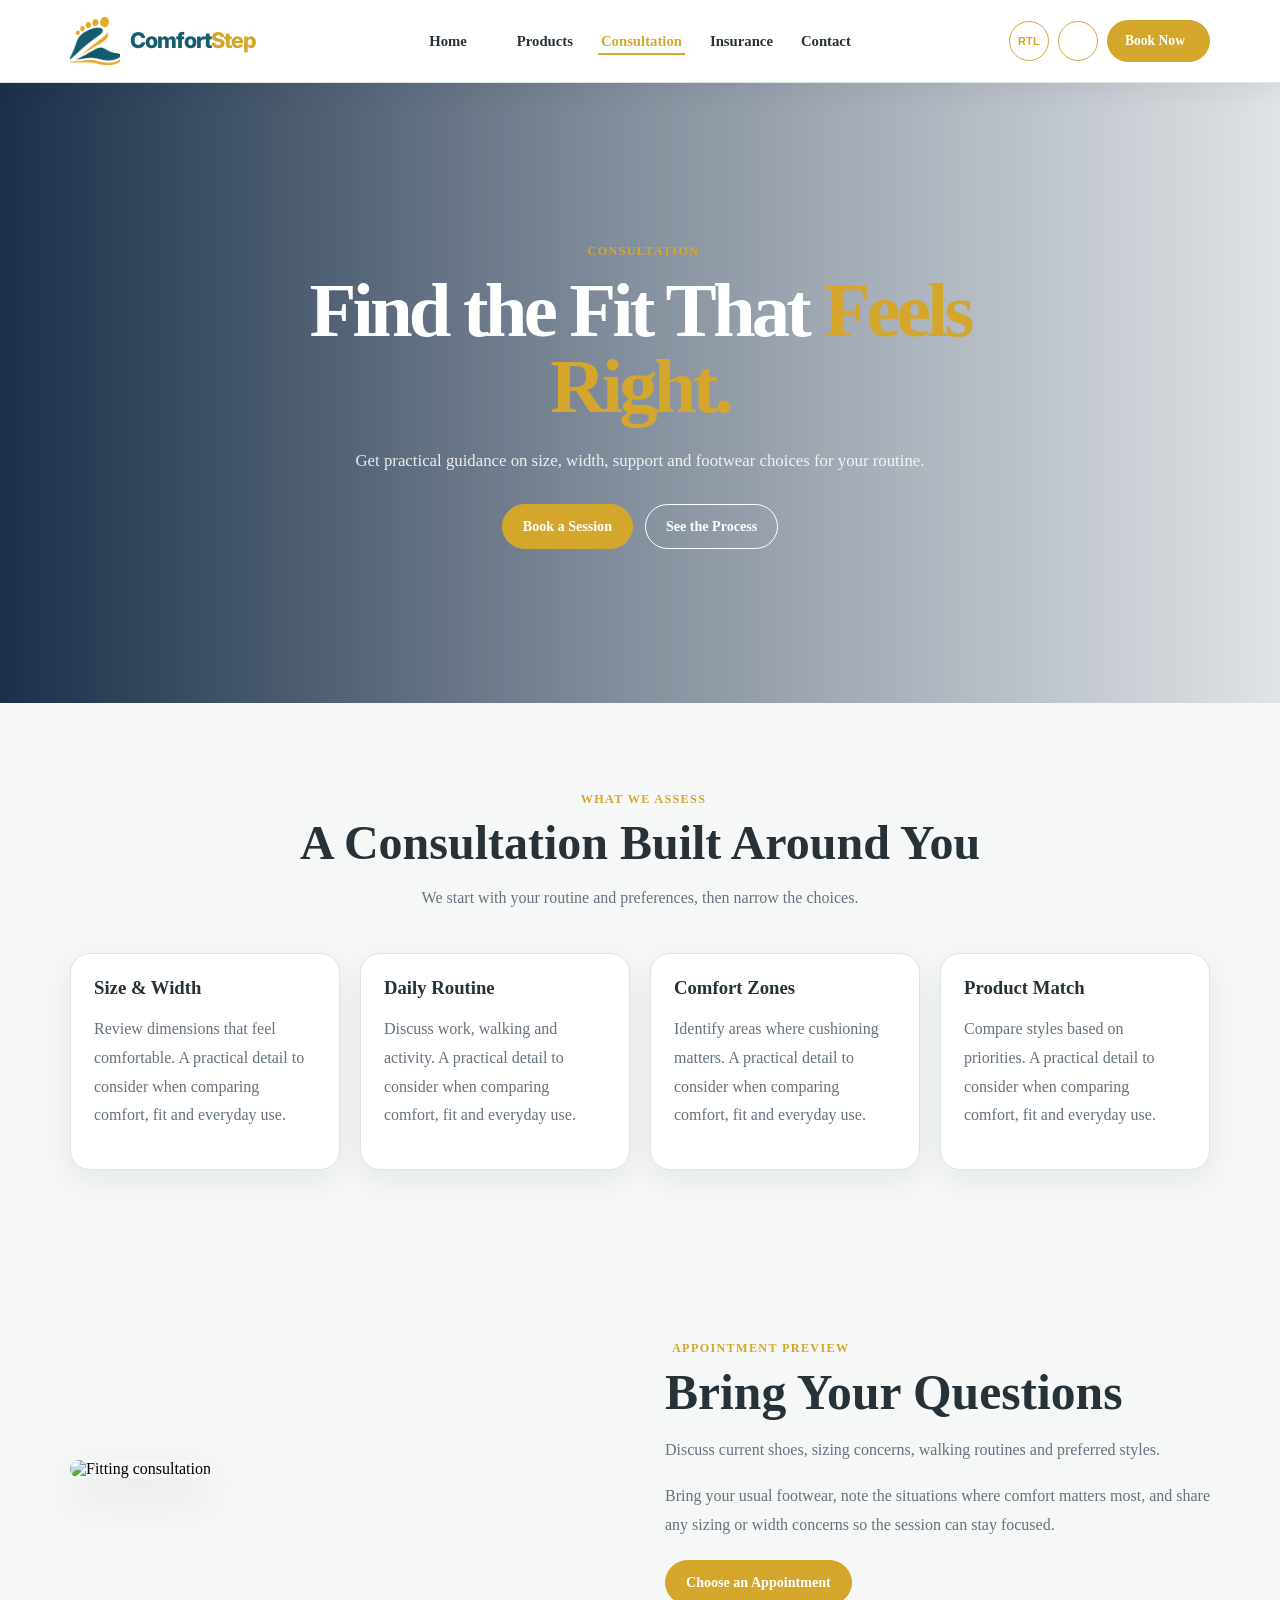
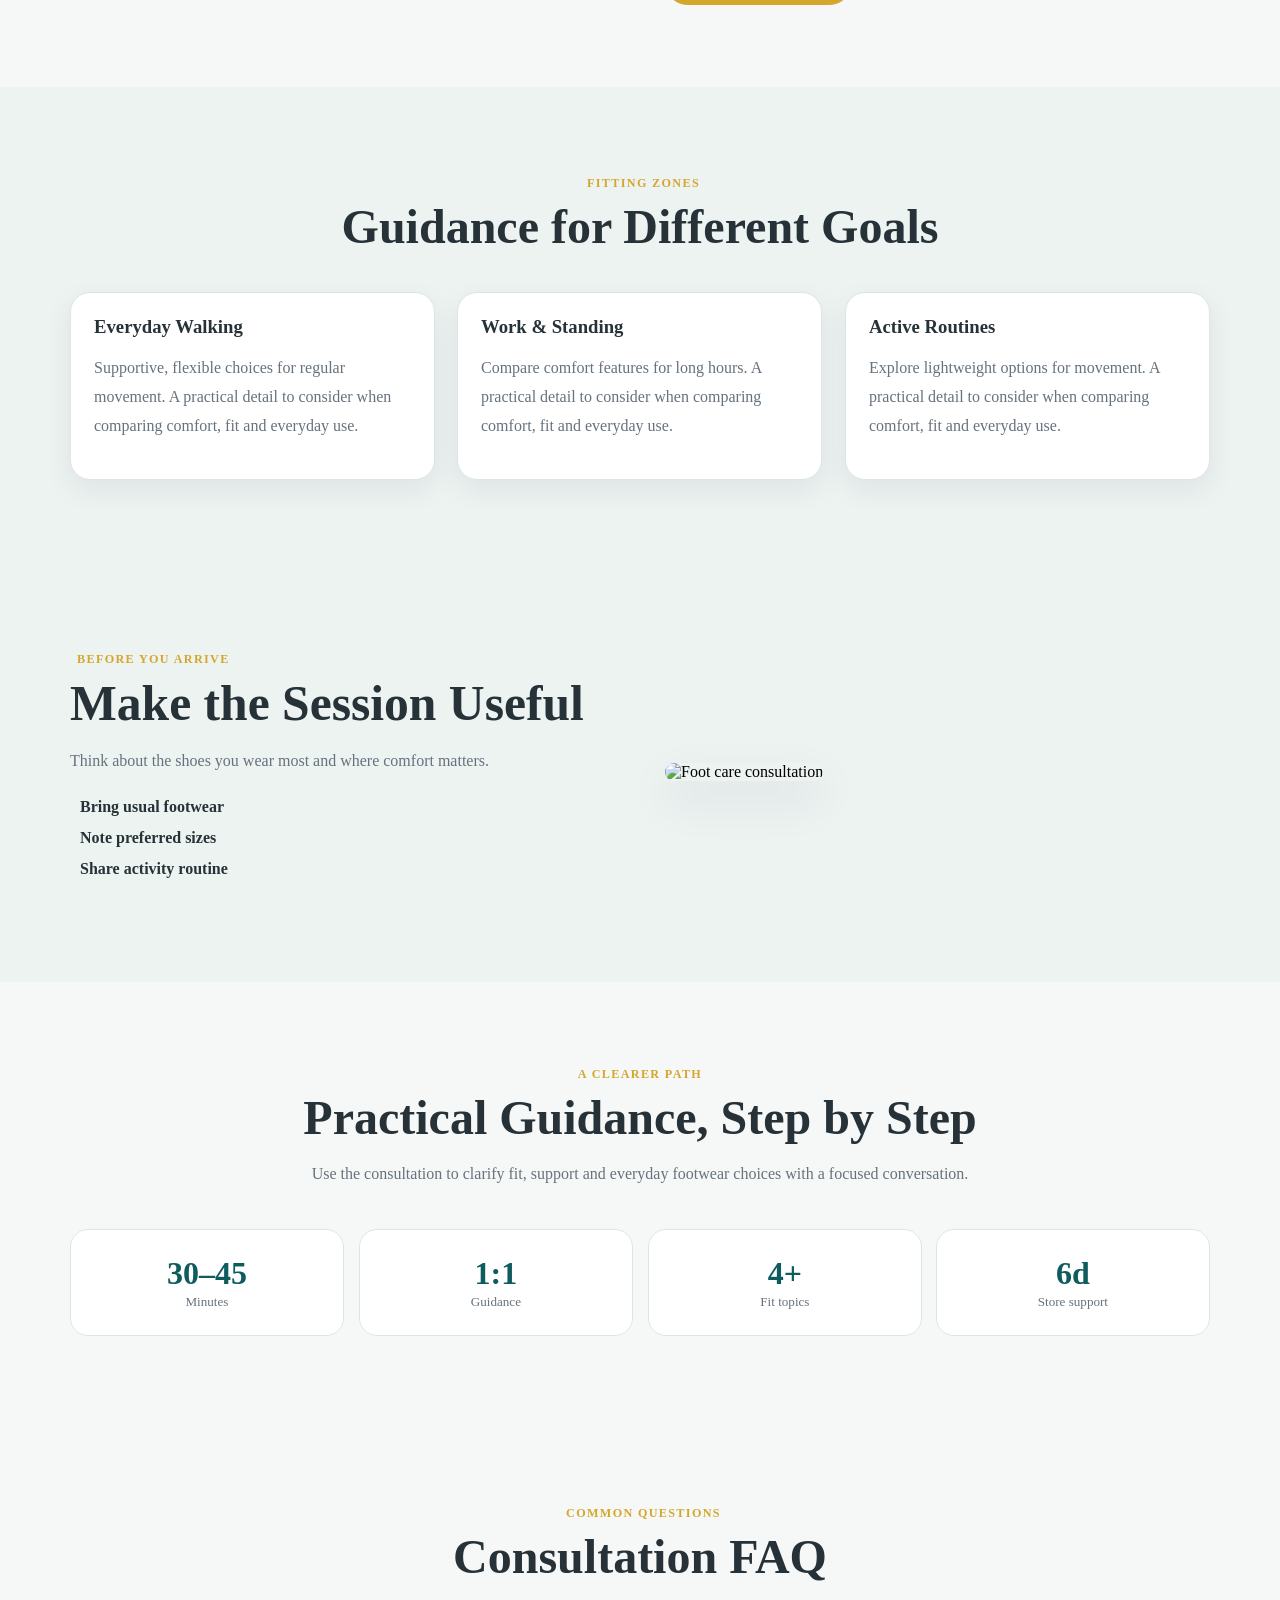
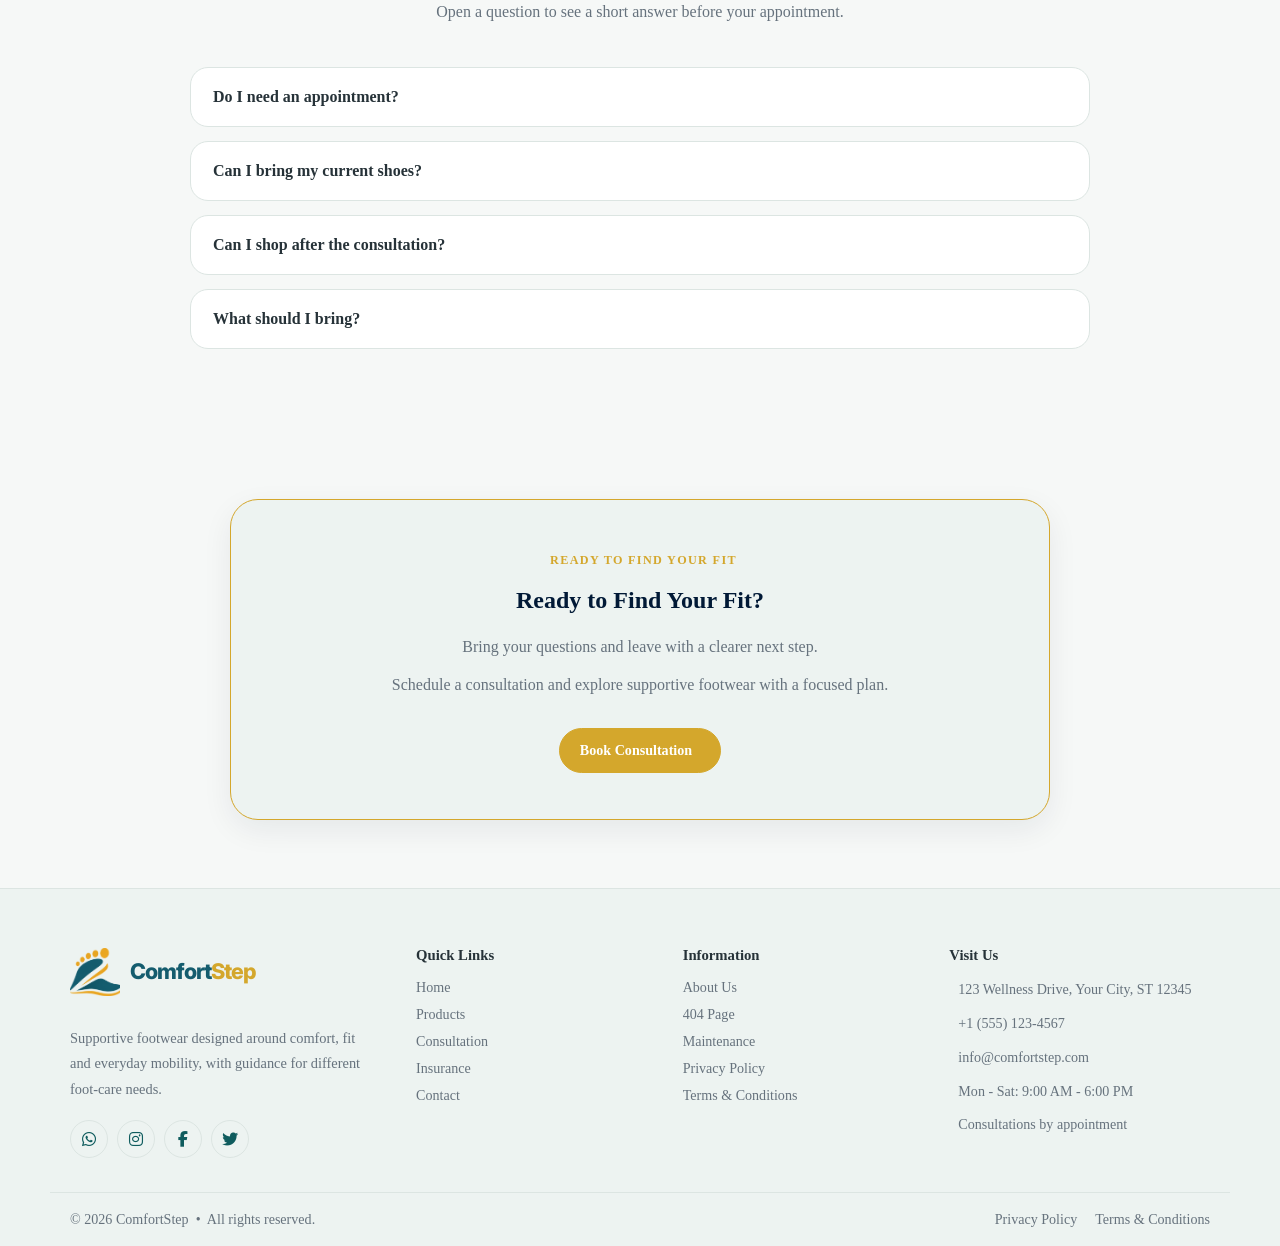
==== consultation.html @ 4747048a "first commit" ====
<!DOCTYPE html>

<html dir="ltr" lang="en">

<head>
    <meta charset="utf-8" />
    <meta content="width=device-width,initial-scale=1" name="viewport" />
    <title>Consultation | ComfortStep</title>
    <link href="favicon.png?v=6" rel="icon" type="image/png" />
    <link href="https://fonts.googleapis.com" rel="preconnect">
    <link crossorigin="" href="https://fonts.gstatic.com" rel="preconnect" />
    <link href="https://fonts.googleapis.com/css2?family=Inter:wght@400;500;600;700;800&amp;display=swap"
        rel="stylesheet" />
    <link href="https://cdnjs.cloudflare.com/ajax/libs/font-awesome/6.6.0/css/all.min.css" rel="stylesheet" />
    <link href="https://unpkg.com/aos@2.3.4/dist/aos.css" rel="stylesheet" />
    <link href="css/variables.css" rel="stylesheet" />
    <link href="css/header.css" rel="stylesheet" />
    <link href="css/footer.css" rel="stylesheet" />
    <link href="css/consultation.css" rel="stylesheet" />
    <script src="https://unpkg.com/lucide@latest"></script>
    </link>
</head>

<body>
    <header class="site-header">
        <div class="header-inner">
            <a aria-label="ComfortStep Home" class="brand" href="index.html"><img alt="ComfortStep logo"
                    class="comfortstep-new-logo" src="comfortstep-footwear-symbol.png" /><span class="brand-name"><span
                        class="brand-comfort">Comfort</span><span class="brand-step-text">Step</span></span></a>
            <nav aria-label="Main navigation" class="nav" id="mainNav">
                <div class="nav-item" id="homeNavItem">
                    <a class="nav-link home-toggle" href="index.html" id="homeToggle">Home <i class="chevron"
                            data-lucide="chevron-down"></i></a>
                    <div class="dropdown"><a href="index.html">Home 1</a><a href="home-2.html">Home 2</a></div>
                </div>
                <div class="nav-item"><a class="nav-link" href="products.html">Products</a></div>
                <div class="nav-item"><a class="nav-link" href="consultation.html">Consultation</a></div>
                <div class="nav-item"><a class="nav-link" href="insurance.html">Insurance</a></div>
                <div class="nav-item"><a class="nav-link" href="contact.html">Contact</a></div>
            </nav>
            <div class="header-actions">
                <button aria-label="Switch to RTL" class="icon-btn" id="rtlToggle" title="RTL"><span
                        class="direction-label">RTL</span></button>
                <button aria-label="Switch to dark mode" class="icon-btn" id="themeToggle" title="Dark mode"><i
                        data-lucide="moon-star"></i></button>
                <a class="header-cta" href="booking.html">Book Now <i data-lucide="arrow-up-right"></i></a>
                <button aria-label="Open menu" class="mobile-toggle" id="mobileToggle"><i
                        data-lucide="menu"></i></button>
            </div>
        </div>
    </header>
    <main>
        <section class="hero" data-aos="fade-up" data-aos-duration="850"
            style="background-image:url(https://i.pinimg.com/736x/e1/bc/3f/e1bc3f47f956da5db5fade831d119dd7.jpg)">
            <div class="hero-content reveal"><span class="eyebrow"><i data-lucide="ruler"></i> Consultation</span>
                <h1>Find the Fit That <span>Feels Right.</span></h1>
                <p>Get practical guidance on size, width, support and footwear choices for your routine.</p>
                <div class="hero-actions"><a class="btn" href="booking.html">Book a Session</a><a
                        class="btn btn-outline" href="#process">See the Process</a></div>
            </div>
        </section>
        <section class="section" data-aos="fade-right" data-aos-duration="850">
            <div class="site-container">
                <div class="section-head reveal"><span class="eyebrow"><i data-lucide="user-round-check"></i> What We
                        Assess</span>
                    <h2>A Consultation Built Around You</h2>
                    <p>We start with your routine and preferences, then narrow the choices.</p>
                </div>
                <div class="grid-4">
                    <article class="card card-body reveal"><i data-lucide="ruler"></i>
                        <h3>Size &amp; Width</h3>
                        <p>Review dimensions that feel comfortable. A practical detail to consider when comparing
                            comfort, fit and everyday use.</p>
                    </article>
                    <article class="card card-body reveal"><i data-lucide="briefcase-business"></i>
                        <h3>Daily Routine</h3>
                        <p>Discuss work, walking and activity. A practical detail to consider when comparing comfort,
                            fit and everyday use.</p>
                    </article>
                    <article class="card card-body reveal"><i data-lucide="circle-dot"></i>
                        <h3>Comfort Zones</h3>
                        <p>Identify areas where cushioning matters. A practical detail to consider when comparing
                            comfort, fit and everyday use.</p>
                    </article>
                    <article class="card card-body reveal"><i data-lucide="shopping-bag"></i>
                        <h3>Product Match</h3>
                        <p>Compare styles based on priorities. A practical detail to consider when comparing comfort,
                            fit and everyday use.</p>
                    </article>
                </div>
            </div>
        </section>
        <section class="section" data-aos="zoom-in" data-aos-duration="850">
            <div class="site-container image-split">
                <div><img alt="Fitting consultation"
                        src="https://i.pinimg.com/1200x/ae/9c/9f/ae9c9f597e982ea387fe2bdcaedb7da1.jpg" />
                </div>
                <div class="copy reveal"><span class="eyebrow"><i data-lucide="calendar-check-2"></i> Appointment
                        Preview</span>
                    <h2>Bring Your Questions</h2>
                    <p>Discuss current shoes, sizing concerns, walking routines and preferred styles.</p>
                    <p class="appointment-extra">Bring your usual footwear, note the situations where comfort matters
                        most, and share any sizing or width concerns so the session can stay focused.</p><a class="btn"
                        href="booking.html">Choose an Appointment</a>
                </div>
            </div>
        </section>
        <section class="section alt" data-aos="fade-up" data-aos-duration="850">
            <div class="site-container">
                <div class="section-head reveal"><span class="eyebrow"><i data-lucide="map-pinned"></i> Fitting
                        Zones</span>
                    <h2>Guidance for Different Goals</h2>
                </div>
                <div class="grid-3">
                    <article class="card card-body reveal"><i data-lucide="footprints"></i>
                        <h3>Everyday Walking</h3>
                        <p>Supportive, flexible choices for regular movement. A practical detail to consider when
                            comparing comfort, fit and everyday use.</p>
                    </article>
                    <article class="card card-body reveal"><i data-lucide="briefcase-business"></i>
                        <h3>Work &amp; Standing</h3>
                        <p>Compare comfort features for long hours. A practical detail to consider when comparing
                            comfort, fit and everyday use.</p>
                    </article>
                    <article class="card card-body reveal"><i data-lucide="activity"></i>
                        <h3>Active Routines</h3>
                        <p>Explore lightweight options for movement. A practical detail to consider when comparing
                            comfort, fit and everyday use.</p>
                    </article>
                </div>
            </div>
        </section>
        <section class="section alt" data-aos="fade-left" data-aos-duration="850">
            <div class="site-container image-split">
                <div class="copy reveal"><span class="eyebrow"><i data-lucide="notebook-pen"></i> Before You
                        Arrive</span>
                    <h2>Make the Session Useful</h2>
                    <p>Think about the shoes you wear most and where comfort matters.</p>
                    <div class="check-list">
                        <div><i data-lucide="check"></i> Bring usual footwear</div>
                        <div><i data-lucide="check"></i> Note preferred sizes</div>
                        <div><i data-lucide="check"></i> Share activity routine</div>
                    </div>
                </div>
                <div><img alt="Foot care consultation"
                        src="https://i.pinimg.com/1200x/c5/09/88/c50988fdde6e101bf4e582fea9be351e.jpg" />
                </div>
            </div>
        </section>
        <section class="section" data-aos="zoom-in" data-aos-duration="850">
            <div class="site-container">
                <div class="section-head reveal"><span class="eyebrow">A Clearer Path</span>
                    <h2>Practical Guidance, Step by Step</h2>
                    <p>Use the consultation to clarify fit, support and everyday footwear choices with a focused
                        conversation.</p>
                </div>
                <div class="stats">
                    <div class="stat reveal"><strong>30–45</strong><span>Minutes</span></div>
                    <div class="stat reveal"><strong>1:1</strong><span>Guidance</span></div>
                    <div class="stat reveal"><strong>4+</strong><span>Fit topics</span></div>
                    <div class="stat reveal"><strong>6d</strong><span>Store support</span></div>
                </div>
            </div>
        </section>
        <section class="section" data-aos="fade-right" data-aos-duration="850">
            <div class="site-container">
                <div class="section-head reveal"><span class="eyebrow"><i data-lucide="help-circle"></i> Common
                        Questions</span>
                    <h2>Consultation FAQ</h2>
                    <p>Open a question to see a short answer before your appointment.</p>
                </div>
                <div class="faq-list">
                    <article class="faq-item reveal"><button aria-expanded="false" class="faq-question"
                            type="button"><span>Do I need an appointment?</span><i data-lucide="plus"></i></button>
                        <div class="faq-answer">
                            <p>Appointments are recommended so we can set aside dedicated fitting time for you.</p>
                        </div>
                    </article>
                    <article class="faq-item reveal"><button aria-expanded="false" class="faq-question"
                            type="button"><span>Can I bring my current shoes?</span><i data-lucide="plus"></i></button>
                        <div class="faq-answer">
                            <p>Yes. Bringing your current footwear can help explain what feels comfortable or
                                uncomfortable.</p>
                        </div>
                    </article>
                    <article class="faq-item reveal"><button aria-expanded="false" class="faq-question"
                            type="button"><span>Can I shop after the consultation?</span><i
                                data-lucide="plus"></i></button>
                        <div class="faq-answer">
                            <p>Yes. The session can help narrow suitable products before you make a purchase.</p>
                        </div>
                    </article>
                    <article class="faq-item reveal"><button aria-expanded="false" class="faq-question"
                            type="button"><span>What should I bring?</span><i data-lucide="plus"></i></button>
                        <div class="faq-answer">
                            <p>Bring your usual footwear, preferred size information and any questions about daily use.
                            </p>
                        </div>
                    </article>
                </div>
            </div>
        </section>
        <section class="section cta-section cta-style-b" data-aos="fade-up" data-aos-duration="850">
            <div class="site-container">
                <div class="cta-inner reveal"><span class="eyebrow"><i data-lucide="calendar-days"></i> Ready to Find
                        Your Fit</span>
                    <h2>Ready to Find Your Fit?</h2>
                    <p class="cta-tagline">Bring your questions and leave with a clearer next step.</p>
                    <p>Schedule a consultation and explore supportive footwear with a focused plan.</p><a class="btn"
                        href="booking.html">Book Consultation <i data-lucide="arrow-up-right"></i></a>
                </div>
            </div>
        </section>
    </main>
    <footer class="site-footer">
        <div class="footer-main">
            <div class="footer-brand">
                <a aria-label="ComfortStep Home" class="brand" href="index.html"><img class="footer-logo-symbol" src="comfortstep-footwear-symbol.png" alt="ComfortStep logo"><span
                        class="brand-name"><span class="brand-comfort">Comfort</span><span
                            class="brand-step-text">Step</span></span></a>
                <p>Supportive footwear designed around comfort, fit and everyday mobility, with guidance for different
                    foot-care needs.</p>
                <div aria-label="Social media" class="socials">
                    <a aria-label="WhatsApp" href="#"><i class="fa-brands fa-whatsapp"></i></a>
                    <a aria-label="Instagram" href="#"><i class="fa-brands fa-instagram"></i></a>
                    <a aria-label="Facebook" href="#"><i class="fa-brands fa-facebook-f"></i></a>
                    <a aria-label="Twitter" href="#"><i class="fa-brands fa-twitter"></i></a>
                </div>
            </div>
            <div>
                <h3 class="footer-title">Quick Links</h3>
                <div class="footer-links"><a href="index.html">Home</a><a href="products.html">Products</a><a
                        href="consultation.html">Consultation</a><a href="insurance.html">Insurance</a><a
                        href="contact.html">Contact</a></div>
            </div>
            <div>
                <h3 class="footer-title">Information</h3>
                <div class="footer-links"><a href="index.html#about">About Us</a><a href="404.html">404 Page</a><a
                        href="maintenance.html">Maintenance</a><a href="privacy-policy.html">Privacy Policy</a><a
                        href="terms-conditions.html">Terms &amp; Conditions</a></div>
            </div>
            <div>
                <h3 class="footer-title">Visit Us</h3>
                <div class="visit-list">
                    <div class="visit-item"><i data-lucide="map-pin"></i><span>123 Wellness Drive, Your City, ST
                            12345</span></div>
                    <div class="visit-item"><i data-lucide="phone"></i><span>+1 (555) 123-4567</span></div>
                    <div class="visit-item"><i data-lucide="mail"></i><span>info@comfortstep.com</span></div>
                    <div class="visit-item"><i data-lucide="clock-3"></i><span>Mon - Sat: 9:00 AM - 6:00 PM</span></div>
                    <div class="visit-item"><i data-lucide="calendar-check-2"></i><span>Consultations by
                            appointment</span></div>
                </div>
            </div>
        </div>
        <div class="footer-bottom"><span>© 2026 ComfortStep  •  All rights reserved.</span><span class="footer-legal"><a
                    href="privacy-policy.html">Privacy Policy</a><a href="terms-conditions.html">Terms &amp;
                    Conditions</a></span></div>
    </footer>
    <script src="https://unpkg.com/aos@2.3.4/dist/aos.js"></script>
    <script src="js/main.js"></script>
</body>

</html>
---- css/variables.css ----
:root {
  --brand-teal: #0f5c5e;
  --brand-gold: #d4a72c;
  --brand-blue: #011936;
  --brand-blue-soft: #465362;
  --white: #ffffff;
  --text: #263238;
  --muted: #66727d;
  --bg: #f6f8f7;
  --surface: #ffffff;
  --surface-alt: #edf3f1;
  --border: #dce5e2;
  --shadow: 0 18px 45px rgba(1,25,54,.10);
  --shadow-soft: 0 10px 30px rgba(1,25,54,.07);
  --hero-overlay: linear-gradient(90deg,rgba(1,25,54,.90),rgba(1,25,54,.48),rgba(1,25,54,.12));
  --focus-ring: 0 0 0 4px rgba(212,167,44,.15);
  --radius: 20px;
  --radius-sm: 12px;
  --max: 1180px;
  --transition: 280ms ease;
  --dark-bg: #101417;
  --dark-surface: #171d21;
  --dark-surface-2: #1d252a;
  --dark-border: #303b42;
  --dark-text: #f4f7f6;
  --dark-muted: #c0c9cd;
}

html.dark {
  color-scheme: dark;
}

/* Global full-width reset */
*,
*::before,
*::after {
  box-sizing: border-box;
}

html,
body {
  margin: 0;
  padding: 0;
  width: 100%;
  min-width: 100%;
}

body {
  overflow-x: hidden;
}

img,
picture,
video,
canvas {
  max-width: 100%;
}

header,
main,
footer,
section,
#header-container,
#footer-container {
  margin-left: 0;
  margin-right: 0;
}


/* Modern ComfortStep wordmark typography */
.logo-name,
.logo-text,
.brand-name,
.brand-text,
.site-logo-text,
.logo-content .brand-name,
.logo-content .logo-name,
.logo-wrapper .brand-name,
.logo-wrapper .logo-name,
header .logo-name,
footer .logo-name {
    font-family: "Trebuchet MS", "Avenir Next", Avenir, Montserrat, Arial, sans-serif !important;
    font-weight: 800 !important;
    font-style: normal !important;
    letter-spacing: -0.6px !important;
    text-shadow: none !important;
    -webkit-text-stroke: 0 !important;
    text-stroke: 0 !important;
}

/* Requested RTL logo order */
[dir="rtl"] .logo,
[dir="rtl"] .brand,
[dir="rtl"] .site-logo,
[dir="rtl"] .logo-link {
  flex-direction: row-reverse !important;
}
[dir="rtl"] .logo img,
[dir="rtl"] .brand img,
[dir="rtl"] .site-logo img {
  order: 2 !important;
}
[dir="rtl"] .logo .logo-name,
[dir="rtl"] .brand .logo-name,
[dir="rtl"] .site-logo .logo-name {
  order: 1 !important;
}

/* FAQ expanded state */
.faq-question.active::after,
.faq-question[aria-expanded="true"]::after,
.faq-toggle.active::after,
.faq-toggle[aria-expanded="true"]::after,
.accordion-button:not(.collapsed)::after {
  content: "−" !important;
}
---- css/header.css ----
.site-header{position:sticky;top:0;z-index:1000;background:var(--surface);border-bottom:1px solid var(--border);box-shadow:0 8px 24px rgba(1,25,54,.06);transition:background var(--transition),border-color var(--transition)}
.header-inner{max-width:var(--max);margin:auto;min-height:82px;padding:0 20px;display:flex;align-items:center;gap:28px}
.brand{display:inline-flex;align-items:center;gap:10px;color:var(--text);text-decoration:none;min-width:max-content}
.brand-mark{width:46px;height:46px;display:grid;place-items:center;position:relative;background:transparent;overflow:visible;flex:none;transform:none!important;transition:none}
.footwear-logo{width:52px;height:40px;display:block;overflow:visible;transform:none!important;transition:none!important;pointer-events:none}
.logo-gold{fill:var(--brand-gold)}
.logo-blue{fill:var(--brand-blue)}
.logo-highlight{fill:none;stroke:var(--brand-gold);stroke-width:3;stroke-linecap:round;opacity:.95}
.brand-name{font-size:1.35rem;font-weight:800;letter-spacing:-.035em;display:inline-flex;align-items:baseline
  font-family: Georgia, 'Times New Roman', serif;
  font-weight: 700;
  letter-spacing: -0.3px;
}
.brand-comfort{color:var(--brand-blue)}
.brand-step-text{color:var(--brand-gold)}
.brand:hover,.brand:hover .brand-mark,.brand:hover .footwear-logo{transform:none!important;animation:none!important}
.nav{margin-left:42px;transform:translateX(8px);margin-right:auto;display:flex;align-items:center;gap:22px}
.nav-item{position:relative;display:flex;align-items:center}
.nav-link{display:inline-flex;align-items:center;gap:4px;height:82px;padding:0 3px;color:var(--text);font-size:.92rem;font-weight:700;text-decoration:none;position:relative;white-space:nowrap}
.nav-link::after{content:"";position:absolute;left:0;right:0;bottom:27px;height:2px;background:var(--brand-gold);transform:scaleX(0);transform-origin:center;transition:transform var(--transition)}
.nav-link:hover,.nav-link.active{color:var(--brand-gold)}
.nav-link:hover::after,.nav-link.active::after{transform:scaleX(1)}
.home-toggle .chevron{width:15px;height:15px;transition:transform var(--transition);transform:translateY(2px)}
.nav-item.open .chevron{transform:translateY(2px) rotate(180deg)}
.dropdown{position:absolute;top:calc(100% - 5px);left:50%;transform:translateX(-50%) translateY(8px);width:145px;padding:8px;background:var(--surface);border:1px solid var(--border);border-radius:14px;box-shadow:var(--shadow);opacity:0;visibility:hidden;transition:all var(--transition)}
.nav-item:hover .dropdown,.nav-item.open .dropdown{opacity:1;visibility:visible;transform:translateX(-50%) translateY(0)}
.dropdown a{display:block;padding:11px 10px;text-align:center;border-radius:9px;color:var(--text);text-decoration:none;font-size:.88rem;font-weight:700}
.dropdown a:hover{background:var(--brand-gold);color:var(--brand-blue)}
.header-actions{display:flex;align-items:center;gap:9px}
.icon-btn{width:40px;height:40px;border:1px solid var(--brand-gold);background:transparent;color:var(--brand-gold);border-radius:50%;display:grid;place-items:center;cursor:pointer;transition:all var(--transition)}
.icon-btn:hover{background:var(--brand-blue);color:var(--white);border-color:var(--brand-blue);transform:translateY(-2px)}
.icon-btn svg{width:18px;height:18px}.direction-label{font-size:.68rem;font-weight:900;line-height:1;letter-spacing:.02em}.icon-btn{flex-direction:column;gap:1px}
.header-cta{background:var(--brand-gold);color:var(--white)!important;border:1px solid var(--brand-gold);padding:12px 17px;border-radius:999px;text-decoration:none;font-size:.85rem;font-weight:800;display:inline-flex;align-items:center;gap:7px;transition:all var(--transition);white-space:nowrap}
.header-cta:hover{background:var(--brand-blue);border-color:var(--brand-blue);color:var(--white)!important;transform:translateY(-2px)}
.mobile-toggle{display:none}
html.dark .site-header{background:var(--dark-surface);border-color:var(--dark-border);box-shadow:none}
html.dark .brand,.html.dark .icon-btn{color:var(--brand-gold)}
html.dark .nav-link{color:#fff}
html.dark .brand-comfort{color:#7ea9d6}
html.dark .brand-step-text{color:var(--brand-gold)}
html.dark .brand-mark{background:transparent;box-shadow:none}
html.dark .logo-blue{fill:#78a8d8}
html.dark .logo-gold{fill:var(--brand-gold)}
html.dark .logo-highlight{stroke:var(--brand-gold)}
html.dark .dropdown{background:var(--dark-surface-2);border-color:var(--dark-border)}
html.dark .nav{background:var(--dark-surface);border-color:var(--dark-border)}
html.dark .dropdown a{color:var(--dark-text)}
html.dark .nav-link:hover,html.dark .nav-link.active{color:var(--brand-gold)}
html.dark .icon-btn{background:transparent}

@media(max-width:1024px){.header-inner{gap:16px}.nav{margin-left:28px;transform:translateX(6px);gap:13px}.nav-link{font-size:.82rem}.header-cta{padding:10px 13px}}
@media(max-width:768px){.header-inner{min-height:72px}.nav{transform:none;position:absolute;top:72px;left:14px;right:14px;background:var(--surface);border:1px solid var(--border);border-radius:16px;padding:10px;display:none;flex-direction:column;align-items:stretch;gap:2px;box-shadow:var(--shadow)}.nav.open{display:flex}.nav-link{height:46px;padding:0 12px}.nav-link::after{bottom:8px;left:12px;right:12px}.nav-item{display:block}.home-toggle{width:100%;justify-content:space-between}.dropdown{position:static;transform:none;width:auto;display:none;margin:0 4px 6px}.nav-item.open .dropdown{display:block;opacity:1;visibility:visible}.header-actions{margin-left:auto}.header-cta{display:none}.mobile-toggle{display:grid;width:40px;height:40px;border:1px solid var(--brand-gold);background:transparent;color:var(--text);border-radius:10px;place-items:center}.mobile-toggle svg{width:20px}.mobile-toggle:hover{background:var(--brand-gold);color:var(--brand-blue)}}
@media(max-width:360px){.brand-name{font-size:1.1rem
  font-family: Georgia, 'Times New Roman', serif;
  font-weight: 700;
  letter-spacing: -0.3px;
}.brand-mark{width:36px;height:36px}.header-inner{padding:0 12px}.icon-btn,.mobile-toggle{width:36px;height:36px}}

.brand{direction:ltr!important}.brand-name{direction:ltr!important
  font-family: Georgia, 'Times New Roman', serif;
  font-weight: 700;
  letter-spacing: -0.3px;
}.site-header{position:sticky!important;top:0!important}.home-toggle .chevron{transform:translateY(0)!important}.nav-item.open .chevron{transform:translateY(0) rotate(180deg)!important}html[dir="rtl"] .brand{direction:ltr!important}html[dir="rtl"] .nav{direction:rtl}html.dark .nav-link{color:#fff!important}

/* Global sticky header fix: the injected header lives inside #header-container,
   so the container itself must be sticky rather than only the child header. */
#header-container{
  position:sticky;
  top:0;
  z-index:1000;
  width:100%;
}
#header-container .site-header{
  position:relative !important;
  top:auto !important;
  z-index:auto;
}

/* Final responsive/header refinements */
.mobile-toggle{color:var(--brand-gold)!important}
.mobile-toggle svg{stroke:currentColor!important}
html.dark .mobile-toggle{color:var(--brand-gold)!important}
html.dark .nav-link.active,html.dark .nav-link:hover{color:var(--brand-gold)!important}
.home-toggle .chevron{transform:translateY(2px)!important}
.nav{transform:translateX(12px)}
@media(max-width:1024px){.nav{transform:translateX(16px)}}
@media(max-width:768px){.nav{transform:none}.nav .dropdown{position:static!important;margin:0!important;border:0!important;border-top:1px solid var(--border)!important;border-radius:0!important;box-shadow:none!important;background:transparent!important;padding:4px 0!important}.nav .dropdown a{text-align:left!important;padding-left:28px!important}.nav-item.open .dropdown{display:block!important}}

/* Latest header/mobile refinements */
.home-toggle .chevron{transform:translateY(-1px)!important;}
.nav-item.open .chevron{transform:translateY(-1px) rotate(180deg)!important;}
@media(max-width:768px){
  .mobile-toggle:hover,.mobile-toggle:focus-visible{background:var(--brand-blue)!important;border-color:var(--brand-blue)!important;color:#fff!important;}
  .nav{overflow:visible!important;}
  .nav-item{position:relative;}
  .nav .dropdown{position:static!important;width:100%!important;display:none!important;margin:0!important;padding:2px 0 4px!important;background:transparent!important;border:0!important;box-shadow:none!important;}
  .nav-item.open .dropdown{display:block!important;visibility:visible!important;opacity:1!important;transform:none!important;}
  .nav .dropdown a{display:block!important;width:100%;text-align:left!important;padding:10px 28px!important;background:transparent!important;}
  .nav .dropdown a:hover{background:var(--brand-gold)!important;color:var(--brand-blue)!important;}
}


/* FINAL: header is inline in every normal page, so make the header itself sticky. */
.site-header {
  position: sticky !important;
  position: -webkit-sticky !important;
  top: 0 !important;
  z-index: 99999 !important;
  width: 100% !important;
  overflow: visible !important;
}
.site-header .header-inner,
.site-header .nav,
.site-header .nav-item {
  overflow: visible !important;
}
.site-header .dropdown {
  z-index: 100000 !important;
}
body { overflow-x: clip; }

/* New generated ComfortStep logo: same dimensions in header and footer */
.comfortstep-new-logo{width:220px;height:auto;display:block;object-fit:contain;flex:none;}
@media(max-width:768px){.comfortstep-new-logo{width:185px;}}
@media(max-width:360px){.comfortstep-new-logo{width:165px;}}

/* Requested navigation centering and RTL logo arrangement */
@media(min-width:769px){
  .header-inner{display:grid;grid-template-columns:1fr auto 1fr;gap:20px;}
  .header-inner>.brand{justify-self:start;}
  .header-inner>.nav{justify-self:center;margin-left:0!important;margin-right:0!important;transform:none!important;}
  .header-inner>.header-actions{justify-self:end;}
}
.booking-logo-image{width:220px!important;height:auto!important;object-fit:contain;}
@media(max-width:768px){.booking-logo-image{width:185px!important;}}
@media(max-width:360px){.booking-logo-image{width:165px!important;}}


/* Modern ComfortStep wordmark typography */
.logo-name,
.logo-text,
.brand-name,
.brand-text,
.site-logo-text,
.logo-content .brand-name,
.logo-content .logo-name,
.logo-wrapper .brand-name,
.logo-wrapper .logo-name,
header .logo-name,
footer .logo-name {
    font-family: "Trebuchet MS", "Avenir Next", Avenir, Montserrat, Arial, sans-serif !important;
    font-weight: 800 !important;
    font-style: normal !important;
    letter-spacing: -0.6px !important;
    text-shadow: none !important;
    -webkit-text-stroke: 0 !important;
    text-stroke: 0 !important;
}

/* RTL: footwear mark on the right of the ComfortStep wordmark */
/* Requested RTL logo order */
[dir="rtl"] .logo,
[dir="rtl"] .brand,
[dir="rtl"] .site-logo,
[dir="rtl"] .logo-link {
  flex-direction: row-reverse !important;
}
[dir="rtl"] .logo img,
[dir="rtl"] .brand img,
[dir="rtl"] .site-logo img {
  order: 2 !important;
}
[dir="rtl"] .logo .logo-name,
[dir="rtl"] .brand .logo-name,
[dir="rtl"] .site-logo .logo-name {
  order: 1 !important;
}

/* FAQ expanded state */
.faq-question.active::after,
.faq-question[aria-expanded="true"]::after,
.faq-toggle.active::after,
.faq-toggle[aria-expanded="true"]::after,
.accordion-button:not(.collapsed)::after {
  content: "−" !important;
}


/* FINAL REQUESTED BRAND UPDATE: symbol-only logo + separate modern wordmark */
.brand{direction:ltr!important;display:inline-flex!important;align-items:center!important;flex-direction:row!important;gap:10px!important;}
.brand-name{font-family:"Inter","Avenir Next",Avenir,Montserrat,Arial,sans-serif!important;font-size:1.35rem!important;font-weight:800!important;font-style:normal!important;letter-spacing:-.045em!important;line-height:1!important;display:inline-flex!important;align-items:baseline!important;white-space:nowrap!important;text-shadow:none!important;-webkit-text-stroke:0!important;text-stroke:0!important;}
.brand-comfort{color:#145C6E!important;}
.brand-step-text{color:var(--brand-gold)!important;}
html.dark .brand-comfort{color:#145C6E!important;}
html.dark .brand-step-text{color:var(--brand-gold)!important;}
html[dir="rtl"] .brand{direction:ltr!important;flex-direction:row-reverse!important;}
html[dir="rtl"] .brand .brand-name{order:1!important;}
@media(max-width:768px){.comfortstep-new-logo{width:44px!important;height:44px!important;}.brand-name{font-size:1.2rem!important;}}
@media(max-width:360px){.comfortstep-new-logo{width:40px!important;height:40px!important;}.brand-name{font-size:1.08rem!important;}}

/* FINAL HEADER/FOOTER WORDMARK SYNC */
.brand .brand-name,
.site-footer .brand .brand-name {
  font-family: "Inter", "Avenir Next", Avenir, Montserrat, Arial, sans-serif !important;
  font-size: 1.35rem !important;
  font-weight: 800 !important;
  font-style: normal !important;
  letter-spacing: -0.045em !important;
  line-height: 1 !important;
  display: inline-flex !important;
  align-items: baseline !important;
  white-space: nowrap !important;
}

.brand .brand-comfort,
.site-footer .brand .brand-comfort {
  color: #145C6E !important;
}

.brand .brand-step-text,
.site-footer .brand .brand-step-text {
  color: var(--brand-gold) !important;
}

.brand .comfortstep-new-logo,
.site-footer .brand .comfortstep-new-logo {
  width: 50px !important;
  height: 50px !important;
  object-fit: contain !important;
  flex: none !important;
}

@media (max-width: 768px) {
  .brand .brand-name,
  .site-footer .brand .brand-name { font-size: 1.2rem !important; }
  .brand .comfortstep-new-logo,
  .site-footer .brand .comfortstep-new-logo { width: 44px !important; height: 44px !important; }
}

@media (max-width: 360px) {
  .brand .brand-name,
  .site-footer .brand .brand-name { font-size: 1.08rem !important; }
  .brand .comfortstep-new-logo,
  .site-footer .brand .comfortstep-new-logo { width: 40px !important; height: 40px !important; }
}

/* FINAL HEADER CONSISTENCY FIX — Home 1 icons and RTL brand order */
.site-header .home-toggle .chevron,
.site-header #themeToggle svg,
.site-header #mobileToggle svg,
.site-header .header-cta svg {
  display: block !important;
  visibility: visible !important;
  opacity: 1 !important;
  width: 18px !important;
  height: 18px !important;
  flex: 0 0 auto !important;
}

.site-header .home-toggle .chevron {
  stroke: currentColor !important;
  fill: none !important;
}

.site-header #themeToggle {
  color: var(--brand-gold) !important;
}

html.dark .site-header #themeToggle {
  color: var(--brand-gold) !important;
}

/* Keep the exact same brand arrangement on every page. */
html[dir="ltr"] .site-header .brand {
  flex-direction: row !important;
}

html[dir="rtl"] .site-header .brand {
  direction: ltr !important;
  flex-direction: row-reverse !important;
}

html[dir="ltr"] .site-header .brand .brand-name,
html[dir="rtl"] .site-header .brand .brand-name {
  order: 1 !important;
}

html[dir="ltr"] .site-header .brand .comfortstep-new-logo,
html[dir="rtl"] .site-header .brand .comfortstep-new-logo {
  width: 50px !important;
  height: 50px !important;
  object-fit: contain !important;
  flex: 0 0 50px !important;
  display: block !important;
  order: 2 !important;
}

html[dir="rtl"] .site-header .brand .comfortstep-new-logo {
}


/* FINAL BRAND ORDER — do not rely on DOM/order rules above.
   LTR: logo -> ComfortStep
   RTL: ComfortStep -> logo */
.brand {
  display: inline-flex !important;
  direction: ltr !important;
  flex-direction: row !important;
}
.brand .comfortstep-new-logo {
  order: 1 !important;
}
.brand .brand-name {
  order: 2 !important;
}
html[dir="rtl"] .brand {
  direction: ltr !important;
  flex-direction: row-reverse !important;
}
html[dir="rtl"] .brand .brand-name {
  order: 1 !important;
}
html[dir="rtl"] .brand .comfortstep-new-logo {
  order: 2 !important;

}

/* FINAL BRAND STATE — requested logo swap and RTL order
   Normal/LTR: RTL logo -> ComfortStep
   RTL: ComfortStep -> normal logo */
html[dir="ltr"] .site-header .brand,
html:not([dir="rtl"]) .site-header .brand {
  direction: ltr !important;
  flex-direction: row !important;
}
html[dir="ltr"] .site-header .brand .comfortstep-new-logo,
html:not([dir="rtl"]) .site-header .brand .comfortstep-new-logo {
  order: 1 !important;
}
html[dir="ltr"] .site-header .brand .brand-name,
html:not([dir="rtl"]) .site-header .brand .brand-name {
  order: 2 !important;
}

html[dir="rtl"] .site-header .brand {
  direction: ltr !important;
  flex-direction: row-reverse !important;
}
html[dir="rtl"] .site-header .brand .brand-name {
  order: 1 !important;
}
html[dir="rtl"] .site-header .brand .comfortstep-new-logo {
  order: 2 !important;
}

/* Dark-mode icon: white on hover on every header/page */
.site-header #themeToggle:hover,
.site-header #themeToggle:focus-visible,
html.dark .site-header #themeToggle:hover,
html.dark .site-header #themeToggle:focus-visible {
  background: var(--brand-blue) !important;
  border-color: var(--brand-blue) !important;
  color: #fff !important;
}
.site-header #themeToggle:hover svg,
.site-header #themeToggle:focus-visible svg,
html.dark .site-header #themeToggle:hover svg,
html.dark .site-header #themeToggle:focus-visible svg {
  color: #fff !important;
  stroke: #fff !important;
}

/* HEADER BRANDING
   Normal/LTR: the exact same logo symbol used in RTL -> ComfortStep
   RTL: ComfortStep -> the exact same logo symbol
   Both modes use the identical logo-only image asset. */
.site-header .brand {
  direction: ltr !important;
  display: inline-flex !important;
  flex-direction: row !important;
}
.site-header .brand .comfortstep-new-logo,
html[dir="rtl"] .site-header .brand .comfortstep-new-logo {
}
.site-header .brand .comfortstep-new-logo {
  order: 1 !important;
}
.site-header .brand .brand-name {
  order: 2 !important;
}
html[dir="rtl"] .site-header .brand {
  flex-direction: row-reverse !important;
}
html[dir="rtl"] .site-header .brand .brand-name {
  order: 1 !important;
}
html[dir="rtl"] .site-header .brand .comfortstep-new-logo {
  order: 2 !important;
}

/* CORRECT HEADER BRANDING:
   Keep the ComfortStep text separate from the logo image.
   The image itself contains ONLY the footwear symbol.
   LTR: symbol -> ComfortStep
   RTL: ComfortStep -> the same symbol */
.site-header .brand {
  direction: ltr !important;
  display: inline-flex !important;
  flex-direction: row !important;
  align-items: center !important;
  gap: 10px !important;
}
.site-header .brand .comfortstep-new-logo {
  order: 1 !important;
  width: 50px !important;
  height: 50px !important;
  object-fit: contain !important;
  display: block !important;
}
.site-header .brand .brand-name {
  display: inline-flex !important;
  order: 2 !important;
}
html[dir="rtl"] .site-header .brand {
  direction: ltr !important;
  flex-direction: row-reverse !important;
}
html[dir="rtl"] .site-header .brand .brand-name {
  order: 1 !important;
}
html[dir="rtl"] .site-header .brand .comfortstep-new-logo {
  order: 2 !important;
}
@media(max-width:768px){
  .site-header .brand .comfortstep-new-logo { width:44px !important; height:44px !important; }
}
@media(max-width:360px){
  .site-header .brand .comfortstep-new-logo { width:40px !important; height:40px !important; }
}


/* FINAL LOGO FIX — header image is the footwear symbol only.
   The ComfortStep wording remains separate HTML text.
   No CSS content:url() substitution is used. */
.site-header .brand .comfortstep-new-logo {
  width: 50px !important;
  height: 50px !important;
  object-fit: contain !important;
  display: block !important;
}
@media (max-width: 768px) {
  .site-header .brand .comfortstep-new-logo { width: 44px !important; height: 44px !important; }
}
@media (max-width: 360px) {
  .site-header .brand .comfortstep-new-logo { width: 40px !important; height: 40px !important; }
}

/* FINAL USER REQUEST — RTL header logo position
   LTR: footwear symbol -> ComfortStep
   RTL: ComfortStep -> footwear symbol
   The image remains the symbol-only logo in both modes. */
.site-header .brand {
  direction: ltr !important;
  display: inline-flex !important;
  flex-direction: row !important;
  align-items: center !important;
}
.site-header .brand .comfortstep-new-logo {
  order: 1 !important;
}
.site-header .brand .brand-name {
  order: 2 !important;
}
html[dir="rtl"] .site-header .brand {
  direction: ltr !important;
  flex-direction: row !important;
}
html[dir="rtl"] .site-header .brand .brand-name {
  order: 1 !important;
}
html[dir="rtl"] .site-header .brand .comfortstep-new-logo {
  order: 2 !important;
}
---- css/footer.css ----
.site-footer{background:var(--surface-alt);border-top:1px solid var(--border);color:var(--text);transition:background var(--transition),color var(--transition),border-color var(--transition)}
.footer-main{max-width:var(--max);margin:auto;padding:58px 20px 34px;display:grid;grid-template-columns:1.35fr 1fr 1fr 1.15fr;gap:40px}
.footer-brand .brand{margin-bottom:14px}.footer-brand p{max-width:320px;color:var(--muted);font-size:.9rem;line-height:1.8}
.footer-title{font-size:.92rem;font-weight:800;margin:0 0 15px;color:var(--text)}
.footer-links{display:grid;gap:10px}.footer-links a{color:var(--muted);text-decoration:none;font-size:.88rem;transition:color var(--transition),transform var(--transition)}.footer-links a:hover{color:var(--brand-gold);transform:translateX(3px)}
.visit-list{display:grid;gap:12px}.visit-item{display:flex;gap:9px;align-items:flex-start;color:var(--muted);font-size:.88rem;line-height:1.55}.visit-item svg{width:18px;height:18px;flex:none;color:var(--brand-teal);margin-top:2px}
.socials{display:flex;gap:9px;margin-top:17px}.socials a{width:38px;height:38px;border:1px solid var(--border);border-radius:50%;display:grid;place-items:center;color:var(--brand-teal);text-decoration:none;transition:all var(--transition)}.socials a:hover{background:var(--brand-gold);border-color:var(--brand-gold);color:var(--brand-blue);transform:translateY(-3px)}
.footer-bottom{max-width:var(--max);margin:auto;padding:18px 20px;border-top:1px solid var(--border);display:flex;justify-content:space-between;gap:20px;color:var(--muted);font-size:.88rem}
html.dark .site-footer{background:var(--dark-surface);border-color:var(--dark-border);color:var(--dark-text)}
html.dark .footer-title{color:var(--dark-text)}html.dark .footer-brand p,html.dark .footer-links a,html.dark .visit-item,html.dark .footer-bottom{color:var(--dark-muted)}
html.dark .socials a{border-color:var(--dark-border);color:var(--brand-gold)}
@media(max-width:768px){.footer-main{grid-template-columns:1fr 1fr;gap:30px}.footer-brand{grid-column:1/-1}}
@media(max-width:360px){.footer-main{grid-template-columns:1fr;padding:42px 16px 26px}.footer-bottom{padding:15px 16px;flex-direction:column;gap:7px}.footer-brand{grid-column:auto}}

/* Card and interaction polish */
.footer-brand .brand-mark{width:50px;height:40px;transform:none!important}.footer-brand .brand-name{font-size:1.35rem
  font-family: Georgia, 'Times New Roman', serif;
  font-weight: 700;
  letter-spacing: -0.3px;
}.footer-brand .footwear-logo{transform:none!important;transition:none!important}

.site-footer .brand{direction:ltr!important}.footer-bottom{justify-content:flex-start!important}.footer-bottom span{font-size:.88rem;font-weight:500;color:var(--muted)}
html.dark .footer-bottom span{color:var(--dark-muted)}

.footer-bottom{align-items:center}.footer-legal{margin-left:auto;display:flex;gap:18px;align-items:center}.footer-legal a{color:var(--muted);text-decoration:none;font-size:.88rem;transition:color var(--transition)}.footer-legal a:hover{color:var(--brand-gold)}html.dark .footer-legal a{color:var(--dark-muted)}@media(max-width:600px){.footer-bottom{flex-direction:column;align-items:flex-start}.footer-legal{margin-left:0;flex-wrap:wrap;gap:12px}}

html.dark .socials a:hover{background:var(--brand-blue);border-color:var(--brand-blue);color:#fff!important}

/* Latest footer refinements */
.socials a:hover,.socials a:focus-visible{color:#fff!important;}
.footer-bottom{justify-content:flex-start!important;}
.footer-bottom span{color:var(--muted);}
html.dark .footer-bottom span{color:var(--dark-muted);}

/* New generated ComfortStep logo: same dimensions in header and footer */
.comfortstep-new-logo{width:220px;height:auto;display:block;object-fit:contain;flex:none;}
@media(max-width:768px){.comfortstep-new-logo{width:185px;}}
@media(max-width:360px){.comfortstep-new-logo{width:165px;}}

html[dir="rtl"] .site-footer .comfortstep-new-logo{content:url("../comfortstep-new-logo-rtl.png");}


/* Modern ComfortStep wordmark typography */
.logo-name,
.logo-text,
.brand-name,
.brand-text,
.site-logo-text,
.logo-content .brand-name,
.logo-content .logo-name,
.logo-wrapper .brand-name,
.logo-wrapper .logo-name,
header .logo-name,
footer .logo-name {
    font-family: "Trebuchet MS", "Avenir Next", Avenir, Montserrat, Arial, sans-serif !important;
    font-weight: 800 !important;
    font-style: normal !important;
    letter-spacing: -0.6px !important;
    text-shadow: none !important;
    -webkit-text-stroke: 0 !important;
    text-stroke: 0 !important;
}

/* RTL footer logo order: wordmark on left, footwear mark on right */
html[dir="rtl"] .site-footer .comfortstep-new-logo{content:url("../comfortstep-new-logo-rtl.png")!important;}

/* Requested RTL logo order */
[dir="rtl"] .logo,
[dir="rtl"] .brand,
[dir="rtl"] .site-logo,
[dir="rtl"] .logo-link {
  flex-direction: row-reverse !important;
}
[dir="rtl"] .logo img,
[dir="rtl"] .brand img,
[dir="rtl"] .site-logo img {
  order: 2 !important;
}
[dir="rtl"] .logo .logo-name,
[dir="rtl"] .brand .logo-name,
[dir="rtl"] .site-logo .logo-name {
  order: 1 !important;
}

/* FAQ expanded state */
.faq-question.active::after,
.faq-question[aria-expanded="true"]::after,
.faq-toggle.active::after,
.faq-toggle[aria-expanded="true"]::after,
.accordion-button:not(.collapsed)::after {
  content: "−" !important;
}


/* FINAL REQUESTED BRAND UPDATE: symbol-only logo + separate modern wordmark */
.site-footer .brand{direction:ltr!important;display:inline-flex!important;align-items:center!important;flex-direction:row!important;gap:10px!important;}
.site-footer .comfortstep-new-logo{content:url("../comfortstep-logo-only.png")!important;width:50px!important;height:50px!important;object-fit:contain!important;display:block!important;flex:none!important;}
.site-footer .brand-name{font-family:"Inter","Avenir Next",Avenir,Montserrat,Arial,sans-serif!important;font-size:1.35rem!important;font-weight:800!important;font-style:normal!important;letter-spacing:-.045em!important;line-height:1!important;display:inline-flex!important;align-items:baseline!important;white-space:nowrap!important;text-shadow:none!important;-webkit-text-stroke:0!important;text-stroke:0!important;}
.site-footer .brand-comfort{color:#145C6E!important;}
.site-footer .brand-step-text{color:var(--brand-gold)!important;}
html.dark .site-footer .brand-comfort{color:#145C6E!important;}
html.dark .site-footer .brand-step-text{color:var(--brand-gold)!important;}
html[dir="rtl"] .site-footer .brand{direction:ltr!important;flex-direction:row-reverse!important;}
html[dir="rtl"] .site-footer .brand .comfortstep-new-logo{order:2!important;content:url("../comfortstep-logo-only.png")!important;}
html[dir="rtl"] .site-footer .brand .brand-name{order:1!important;}
@media(max-width:768px){.site-footer .comfortstep-new-logo{width:44px!important;height:44px!important;}.site-footer .brand-name{font-size:1.2rem!important;}}
@media(max-width:360px){.site-footer .comfortstep-new-logo{width:40px!important;height:40px!important;}.site-footer .brand-name{font-size:1.08rem!important;}}

/* FINAL HEADER/FOOTER WORDMARK SYNC */
.site-footer .brand .brand-name {
  font-family: "Inter", "Avenir Next", Avenir, Montserrat, Arial, sans-serif !important;
  font-size: 1.35rem !important;
  font-weight: 800 !important;
  font-style: normal !important;
  letter-spacing: -0.045em !important;
  line-height: 1 !important;
  display: inline-flex !important;
  align-items: baseline !important;
  white-space: nowrap !important;
}
.site-footer .brand .brand-comfort { color: #145C6E !important; }
.site-footer .brand .brand-step-text { color: var(--brand-gold) !important; }
.site-footer .brand .comfortstep-new-logo {
  width: 50px !important;
  height: 50px !important;
  object-fit: contain !important;
  flex: none !important;
}
@media (max-width: 768px) {
  .site-footer .brand .brand-name { font-size: 1.2rem !important; }
  .site-footer .brand .comfortstep-new-logo { width: 44px !important; height: 44px !important; }
}
@media (max-width: 360px) {
  .site-footer .brand .brand-name { font-size: 1.08rem !important; }
  .site-footer .brand .comfortstep-new-logo { width: 40px !important; height: 40px !important; }
}

/* FINAL FOOTER BRAND STATE — same requested logo swap/order */
html[dir="ltr"] .site-footer .brand,
html:not([dir="rtl"]) .site-footer .brand {
  direction: ltr !important;
  flex-direction: row !important;
}
html[dir="ltr"] .site-footer .brand .comfortstep-new-logo,
html:not([dir="rtl"]) .site-footer .brand .comfortstep-new-logo {
  content: url("../comfortstep-new-logo-rtl.png") !important;
  order: 1 !important;
}
html[dir="ltr"] .site-footer .brand .brand-name,
html:not([dir="rtl"]) .site-footer .brand .brand-name {
  order: 2 !important;
}
html[dir="rtl"] .site-footer .brand {
  direction: ltr !important;
  flex-direction: row-reverse !important;
}
html[dir="rtl"] .site-footer .brand .brand-name {
  order: 1 !important;
}
html[dir="rtl"] .site-footer .brand .comfortstep-new-logo {
  content: url("../comfortstep-new-logo.png") !important;
  order: 2 !important;
}

/* USER REQUESTED FOOTER BRANDING — exact same as header
   LTR: footwear symbol -> ComfortStep
   RTL: ComfortStep -> the exact same footwear symbol
   The image itself is symbol-only. */
.site-footer .brand {
  direction: ltr !important;
  display: inline-flex !important;
  align-items: center !important;
  flex-direction: row !important;
  gap: 10px !important;
}
.site-footer .brand .comfortstep-new-logo {
  content: url("../comfortstep-footwear-symbol.png") !important;
  order: 1 !important;
}
.site-footer .brand .brand-name {
  order: 2 !important;
}
html[dir="rtl"] .site-footer .brand {
  direction: ltr !important;
  flex-direction: row-reverse !important;
}
html[dir="rtl"] .site-footer .brand .brand-name {
  order: 1 !important;
}
html[dir="rtl"] .site-footer .brand .comfortstep-new-logo {
  content: url("../comfortstep-footwear-symbol.png") !important;
  order: 2 !important;
}


/* FINAL FOOTER LOGO — use the exact same symbol-only asset as the header.
   LTR: footwear symbol -> ComfortStep
   RTL: ComfortStep -> footwear symbol */
.site-footer .brand .footer-logo-symbol {
  content: url("../comfortstep-footwear-symbol.png") !important;
  width: 50px !important;
  height: 50px !important;
  object-fit: contain !important;
  display: block !important;
  flex: 0 0 50px !important;
  order: 1 !important;
}
.site-footer .brand {
  direction: ltr !important;
  display: inline-flex !important;
  flex-direction: row !important;
  align-items: center !important;
  gap: 10px !important;
}
.site-footer .brand .brand-name { order: 2 !important; }
html[dir="rtl"] .site-footer .brand {
  direction: ltr !important;
  flex-direction: row-reverse !important;
}
html[dir="rtl"] .site-footer .brand .brand-name { order: 1 !important; }
html[dir="rtl"] .site-footer .brand .footer-logo-symbol {
  order: 2 !important;
  content: url("../comfortstep-footwear-symbol.png") !important;
}
@media (max-width: 768px) {
  .site-footer .brand .footer-logo-symbol {
    width: 44px !important;
    height: 44px !important;
    flex-basis: 44px !important;
  }
}
@media (max-width: 360px) {
  .site-footer .brand .footer-logo-symbol {
    width: 40px !important;
    height: 40px !important;
    flex-basis: 40px !important;
  }
}

/* FINAL FOOTER RTL BRANDING — match the header exactly
   LTR: footwear symbol -> ComfortStep
   RTL: ComfortStep -> footwear symbol
   The footer uses the same symbol-only image as the header. */
.site-footer .brand {
  direction: ltr !important;
  display: inline-flex !important;
  align-items: center !important;
  flex-direction: row !important;
  gap: 10px !important;
}
.site-footer .brand .footer-logo-symbol {
  content: none !important;
  width: 50px !important;
  height: 50px !important;
  object-fit: contain !important;
  display: block !important;
  flex: none !important;
  order: 1 !important;
}
.site-footer .brand .brand-name {
  order: 2 !important;
}
html[dir="rtl"] .site-footer .brand {
  direction: ltr !important;
  flex-direction: row !important;
}
html[dir="rtl"] .site-footer .brand .brand-name {
  order: 1 !important;
}
html[dir="rtl"] .site-footer .brand .footer-logo-symbol {
  order: 2 !important;
}
@media (max-width: 768px) {
  .site-footer .brand .footer-logo-symbol { width: 44px !important; height: 44px !important; }
}
@media (max-width: 360px) {
  .site-footer .brand .footer-logo-symbol { width: 40px !important; height: 40px !important; }
}
---- css/consultation.css ----
.site-container {
  max-width: 1180px;
  margin: auto;
  padding: 0 20px
}

.section {
  padding: 82px 0;
  background: var(--bg);
  transition: background var(--transition)
}

.section.alt {
  background: var(--surface-alt)
}

.section-head {
  text-align: center;
  max-width: 760px;
  margin: 0 auto 40px
}

.eyebrow {
  display: inline-flex;
  align-items: center;
  gap: 7px;
  color: var(--brand-teal);
  font-size: .76rem;
  font-weight: 800;
  letter-spacing: .11em;
  text-transform: uppercase
}

.eyebrow svg {
  width: 16px
}

.section-head h2 {
  margin: 10px 0 12px;
  font-size: clamp(1.9rem, 4vw, 3rem);
  line-height: 1.08;
  color: var(--text)
}

.section-head p,
.card p {
  color: var(--muted);
  line-height: 1.8
}

.grid-3 {
  display: grid;
  grid-template-columns: repeat(3, 1fr);
  gap: 22px
}

.grid-4 {
  display: grid;
  grid-template-columns: repeat(4, 1fr);
  gap: 20px
}

.card {
  background: var(--surface);
  border: 1px solid var(--border);
  border-radius: 20px;
  overflow: hidden;
  box-shadow: var(--shadow-soft);
  transition: transform var(--transition), box-shadow var(--transition), background var(--transition), border-color var(--transition)
}

.card:hover {
  transform: translateY(-8px);
  box-shadow: var(--shadow)
}

.card-body {
  padding: 23px
}

.card h3 {
  margin: 0 0 8px;
  color: var(--text)
}

.card svg {
  color: var(--brand-gold);
  width: 28px;
  height: 28px;
  margin-bottom: 10px
}

.card-media {
  height: 220px;
  overflow: hidden
}

.card-media img {
  width: 100%;
  height: 100%;
  object-fit: cover;
  transition: transform .5s ease
}

.card:hover .card-media img {
  transform: scale(1.07)
}

.btn {
  display: inline-flex;
  align-items: center;
  justify-content: center;
  gap: 8px;
  padding: 13px 20px;
  border-radius: 999px;
  border: 1px solid var(--brand-gold);
  background: var(--brand-gold);
  color: var(--white) !important;
  text-decoration: none;
  font-weight: 800;
  font-size: .88rem;
  transition: all var(--transition);
  cursor: pointer
}

.btn:hover {
  background: var(--brand-blue);
  border-color: var(--brand-blue);
  color: var(--white) !important;
  transform: translateY(-2px)
}

.btn-outline {
  background: transparent;
  color: var(--white) !important;
  border-color: var(--white)
}

.btn-outline:hover {
  background: var(--brand-blue);
  border-color: var(--brand-blue)
}

.dark-panel {
  background: var(--brand-blue);
  color: var(--white);
  border-radius: 28px;
  padding: 48px
}

.dark-panel h2,
.dark-panel p {
  color: var(--white)
}

.dark-panel p {
  opacity: .82
}

.hero {
  min-height: 620px;
  display: grid;
  place-items: center;
  position: relative;
  background-size: cover;
  background-position: center
}

.hero:before {
  content: "";
  position: absolute;
  inset: 0;
  background: var(--hero-overlay)
}

.hero-content {
  position: relative;
  z-index: 1;
  max-width: 1180px;
  width: 100%;
  padding: 100px 20px
}

.hero .eyebrow {
  color: var(--brand-gold)
}

.hero h1 {
  max-width: 730px;
  color: var(--white);
  font-size: clamp(2.7rem, 6vw, 5rem);
  line-height: 1;
  letter-spacing: -.05em;
  margin: 14px 0 20px
}

.hero h1 span {
  color: var(--brand-gold)
}

.hero p {
  max-width: 650px;
  color: rgba(255, 255, 255, .87);
  font-size: 1.05rem;
  line-height: 1.8
}

.hero-actions {
  display: flex;
  gap: 12px;
  flex-wrap: wrap;
  margin-top: 28px
}

.image-split {
  display: grid;
  grid-template-columns: 1fr 1fr;
  gap: 50px;
  align-items: center
}

.image-split>div>img {
  width: 100%;
  height: 450px;
  object-fit: cover;
  border-radius: 26px;
  box-shadow: var(--shadow)
}

.copy h2 {
  font-size: clamp(2rem, 4vw, 3.1rem);
  line-height: 1.08;
  color: var(--text);
  margin: 10px 0 16px
}

.copy p {
  color: var(--muted);
  line-height: 1.85
}

.check-list {
  display: grid;
  gap: 13px;
  margin: 22px 0
}

.check-list div {
  display: flex;
  gap: 10px;
  align-items: flex-start;
  color: var(--text);
  font-weight: 600
}

.check-list svg {
  width: 20px;
  flex: none;
  color: var(--brand-gold)
}

.stats {
  display: grid;
  grid-template-columns: repeat(4, 1fr);
  gap: 15px
}

.stat {
  padding: 25px;
  text-align: center;
  border: 1px solid var(--border);
  border-radius: 18px;
  background: var(--surface);
  transition: all var(--transition)
}

.stat:hover {
  transform: translateY(-5px);
  border-color: var(--brand-gold)
}

.stat strong {
  display: block;
  font-size: 2rem;
  color: var(--brand-teal)
}

.stat span {
  font-size: .82rem;
  color: var(--muted)
}

.reveal {
  opacity: 0;
  transform: translateY(25px);
  transition: opacity .65s ease, transform .65s ease
}

.reveal.is-visible {
  opacity: 1;
  transform: none
}

.filter-row {
  display: flex;
  justify-content: center;
  gap: 10px;
  flex-wrap: wrap
}

.filter-btn.active {
  background: var(--brand-blue);
  border-color: var(--brand-blue)
}

.contact-form,
.booking-form {
  padding: 0
}

.form-grid {
  display: grid;
  grid-template-columns: repeat(2, 1fr);
  gap: 18px;
  margin: 22px 0
}

.contact-form label,
.booking-form label {
  display: grid;
  gap: 7px;
  color: var(--text);
  font-size: .84rem;
  font-weight: 700;
  margin-bottom: 16px
}

.contact-form input,
.contact-form select,
.contact-form textarea,
.booking-form input,
.booking-form select,
.booking-form textarea {
  width: 100%;
  border: 1px solid var(--border);
  background: var(--surface);
  color: var(--text);
  border-radius: 12px;
  padding: 13px 14px;
  font: inherit;
  outline: none
}

.contact-form input:focus,
.contact-form select:focus,
.contact-form textarea:focus,
.booking-form input:focus,
.booking-form select:focus,
.booking-form textarea:focus {
  border-color: var(--brand-gold);
  box-shadow: var(--focus-ring)
}

.form-message {
  min-height: 22px;
  color: var(--brand-teal);
  font-weight: 700
}

.booking-layout {
  display: grid;
  grid-template-columns: 1.5fr .8fr;
  gap: 28px
}

.booking-side img {
  width: 100%;
  height: 300px;
  object-fit: cover;
  border-radius: 24px
}

.side-card {
  margin-top: 16px;
  background: var(--surface);
  border: 1px solid var(--border);
  padding: 20px;
  border-radius: 18px;
  transition: all var(--transition)
}

.side-card:hover {
  transform: translateY(-5px);
  border-color: var(--brand-gold)
}

.side-card svg {
  color: var(--brand-gold)
}

.side-card h3 {
  margin: 10px 0 6px;
  color: var(--text)
}

.side-card p {
  margin: 0;
  color: var(--muted);
  line-height: 1.7;
  font-size: .9rem
}

html.dark .section {
  background: var(--dark-bg)
}

html.dark .section.alt {
  background: var(--dark-surface)
}

html.dark .section-head h2,
html.dark .card h3,
html.dark .copy h2,
html.dark .check-list div {
  color: var(--dark-text)
}

html.dark .section-head p,
html.dark .card p,
html.dark .copy p,
html.dark .stat span,
html.dark .side-card p {
  color: var(--dark-muted)
}

html.dark .card,
html.dark .stat,
html.dark .side-card {
  background: var(--dark-surface-2);
  border-color: var(--dark-border);
  box-shadow: none
}

html.dark .contact-form input,
html.dark .contact-form select,
html.dark .contact-form textarea,
html.dark .booking-form input,
html.dark .booking-form select,
html.dark .booking-form textarea {
  background: var(--dark-surface);
  color: var(--dark-text);
  border-color: var(--dark-border)
}

html.dark .stat strong {
  color: var(--brand-gold)
}

@media(max-width:1024px) {
  .section {
    padding: 70px 0
  }

  .grid-4 {
    grid-template-columns: repeat(2, 1fr)
  }

  .image-split {
    gap: 30px
  }

  .image-split>div>img {
    height: 390px
  }

  .hero {
    min-height: 570px
  }
}

@media(max-width:768px) {
  .section {
    padding: 58px 0
  }

  .grid-3,
  .image-split,
  .booking-layout {
    grid-template-columns: 1fr
  }

  .grid-4,
  .stats {
    grid-template-columns: repeat(2, 1fr)
  }

  .hero-content {
    padding: 90px 20px
  }

  .hero {
    min-height: 560px
  }

  .image-split>div>img {
    height: 330px
  }

  .form-grid {
    grid-template-columns: 1fr
  }

  .dark-panel {
    padding: 32px
  }
}

@media(max-width:360px) {
  .site-container {
    padding: 0 14px
  }

  .grid-4,
  .stats {
    grid-template-columns: 1fr
  }

  .hero h1 {
    font-size: 2.5rem
  }

  .hero p {
    font-size: .92rem
  }

  .hero-actions {
    flex-direction: column;
    align-items: stretch
  }

  .btn {
    width: 100%
  }

  .section-head {
    margin-bottom: 30px
  }

  .card-body {
    padding: 18px
  }
}


/* AOS / card hover enhancements */
[data-aos] {
  will-change: transform, opacity
}

.card,
.side-card,
.stat {
  transition: transform var(--transition), box-shadow var(--transition), background var(--transition), border-color var(--transition)
}

.card:hover,
.side-card:hover,
.stat:hover {
  border-color: var(--brand-gold);
  box-shadow: 0 18px 40px rgba(1, 25, 54, .13)
}

.card:hover .card-media img,
.image-split img:hover {
  transform: scale(1.045)
}

.image-split img {
  transition: transform .8s ease, filter .8s ease
}

.image-split img:hover {
  filter: saturate(1.06)
}

html.dark .card:hover,
html.dark .side-card:hover,
html.dark .stat:hover {
  border-color: var(--brand-gold);
  box-shadow: 0 18px 40px rgba(0, 0, 0, .30)
}

.faq-list {
  display: grid;
  gap: 14px;
  max-width: 900px;
  margin: 0 auto
}

.faq-item {
  background: var(--surface);
  border: 1px solid var(--border);
  border-radius: 18px;
  overflow: hidden;
  transition: border-color var(--transition), box-shadow var(--transition), transform var(--transition)
}

.faq-item:hover {
  border-color: var(--brand-gold);
  transform: translateY(-2px);
  box-shadow: var(--shadow)
}

.faq-question {
  width: 100%;
  display: flex;
  align-items: center;
  justify-content: space-between;
  gap: 18px;
  padding: 20px 22px;
  background: transparent;
  border: 0;
  color: var(--text);
  font: inherit;
  font-weight: 800;
  text-align: left;
  cursor: pointer
}

.faq-question svg {
  width: 20px;
  flex: none;
  color: var(--brand-gold);
  transition: transform var(--transition)
}

.faq-item.open .faq-question svg {
  transform: rotate(90deg)
}

.faq-answer {
  display: grid;
  grid-template-rows: 0fr;
  transition: grid-template-rows .3s ease
}

.faq-answer p {
  overflow: hidden;
  margin: 0;
  padding: 0 22px;
  color: var(--muted);
  line-height: 1.75
}

.faq-item.open .faq-answer {
  grid-template-rows: 1fr
}

.faq-item.open .faq-answer p {
  padding: 0 22px 20px
}

html.dark .faq-item {
  background: var(--dark-surface-2);
  border-color: var(--dark-border)
}

html.dark .faq-question {
  color: var(--dark-text)
}

html.dark .faq-answer p {
  color: var(--dark-muted)
}

.cta-tagline {
  margin: 8px 0 18px;
  color: var(--muted);
  font-size: 1rem;
  line-height: 1.6
}

html.dark .cta-tagline {
  color: var(--dark-muted)
}

/* CTA spacing */
section:has(.dark-panel) {
  padding-top: 48px !important;
  padding-bottom: 48px !important;
}

section:has(.dark-panel) .dark-panel {
  margin-top: 8px;
  margin-bottom: 8px;
}

@media(max-width:768px) {
  section:has(.dark-panel) {
    padding-top: 38px !important;
    padding-bottom: 38px !important;
  }
}


/* ===== Exact requested refinements ===== */
.eyebrow,
.eyebrow svg,
.eyebrow i {
  color: var(--brand-gold) !important;
}

.eyebrow svg {
  stroke: var(--brand-gold) !important;
}

.card p {
  line-height: 1.8;
}

.cta-section {
  padding: 68px 0 !important;
}

.cta-inner {
  max-width: 820px;
  margin: 0 auto;
  text-align: center;
  padding: 46px 34px;
  border-radius: 28px;
}

.cta-inner .eyebrow {
  justify-content: center;
}

.cta-inner .cta-tagline {
  margin: 8px auto 12px;
}

.cta-inner .btn {
  margin-top: 18px;
}

.cta-style-a .cta-inner {
  background: var(--brand-blue);
  border: 1px solid var(--brand-blue);
  box-shadow: var(--shadow);
}

.cta-style-a .cta-inner h2,
.cta-style-a .cta-inner p {
  color: #fff;
}

.cta-style-a .cta-inner .eyebrow {
  color: var(--brand-gold) !important;
}

.cta-style-b .cta-inner {
  background: var(--surface-alt);
  border: 1px solid var(--brand-gold);
  box-shadow: var(--shadow-soft);
}

.cta-style-b .cta-inner h2 {
  color: var(--brand-blue);
}

.cta-style-b .cta-inner p {
  color: var(--muted);
}

html.dark .cta-style-b .cta-inner {
  background: var(--dark-surface-2);
  border-color: var(--brand-gold);
}

html.dark .cta-style-b .cta-inner h2 {
  color: var(--dark-text);
}

html.dark .cta-style-b .cta-inner p {
  color: var(--dark-muted);
}

@media(max-width:768px) {
  .cta-section {
    padding: 48px 0 !important
  }

  .cta-inner {
    padding: 34px 22px
  }
}

.appointment-extra {
  color: var(--muted);
  line-height: 1.8;
  margin: 14px 0 20px;
}

html.dark .appointment-extra {
  color: var(--dark-muted);
}


/* Modern ComfortStep wordmark typography */
.logo-name,
.logo-text,
.brand-name,
.brand-text,
.site-logo-text,
.logo-content .brand-name,
.logo-content .logo-name,
.logo-wrapper .brand-name,
.logo-wrapper .logo-name,
header .logo-name,
footer .logo-name {
  font-family: "Trebuchet MS", "Avenir Next", Avenir, Montserrat, Arial, sans-serif !important;
  font-weight: 800 !important;
  font-style: normal !important;
  letter-spacing: -0.6px !important;
  text-shadow: none !important;
  -webkit-text-stroke: 0 !important;
  text-stroke: 0 !important;
}

/* Requested consultation hero alignment */
.hero .hero-content {
  text-align: center;
  margin-left: auto;
  margin-right: auto;
}

.hero .hero-actions {
  justify-content: center;
}

.hero .eyebrow {
  justify-content: center;
}

/* Requested RTL logo order */
[dir="rtl"] .logo,
[dir="rtl"] .brand,
[dir="rtl"] .site-logo,
[dir="rtl"] .logo-link {
  flex-direction: row-reverse !important;
}

[dir="rtl"] .logo img,
[dir="rtl"] .brand img,
[dir="rtl"] .site-logo img {
  order: 2 !important;
}

[dir="rtl"] .logo .logo-name,
[dir="rtl"] .brand .logo-name,
[dir="rtl"] .site-logo .logo-name {
  order: 1 !important;
}

/* Consultation hero: centered copy and actions */
.hero-content,
.hero-section .hero-content,
.consultation-hero .hero-content {
  text-align: center !important;
}

.hero-content p,
.hero-section .hero-content p,
.consultation-hero .hero-content p {
  margin-left: auto !important;
  margin-right: auto !important;
}

.hero-content .hero-actions,
.hero-section .hero-actions,
.consultation-hero .hero-actions {
  justify-content: center !important;
}

/* FAQ expanded state */
.faq-question.active::after,
.faq-question[aria-expanded="true"]::after,
.faq-toggle.active::after,
.faq-toggle[aria-expanded="true"]::after,
.accordion-button:not(.collapsed)::after {
  content: "−" !important;
}


/* FINAL CONSULTATION REQUEST: centered hero content and actions */
.hero .hero-content {
  text-align: center !important;
  margin-left: auto !important;
  margin-right: auto !important;
}

.hero .hero-content p {
  margin-left: auto !important;
  margin-right: auto !important;
}

.hero .hero-actions {
  justify-content: center !important;
}

.hero .eyebrow {
  justify-content: center !important;
}


/* Latest requested refinements */
.hero h1 {
  text-align: center !important;
  margin-left: auto !important;
  margin-right: auto !important;
}

.cta-section .btn:hover {
  border-color: #fff !important;
}
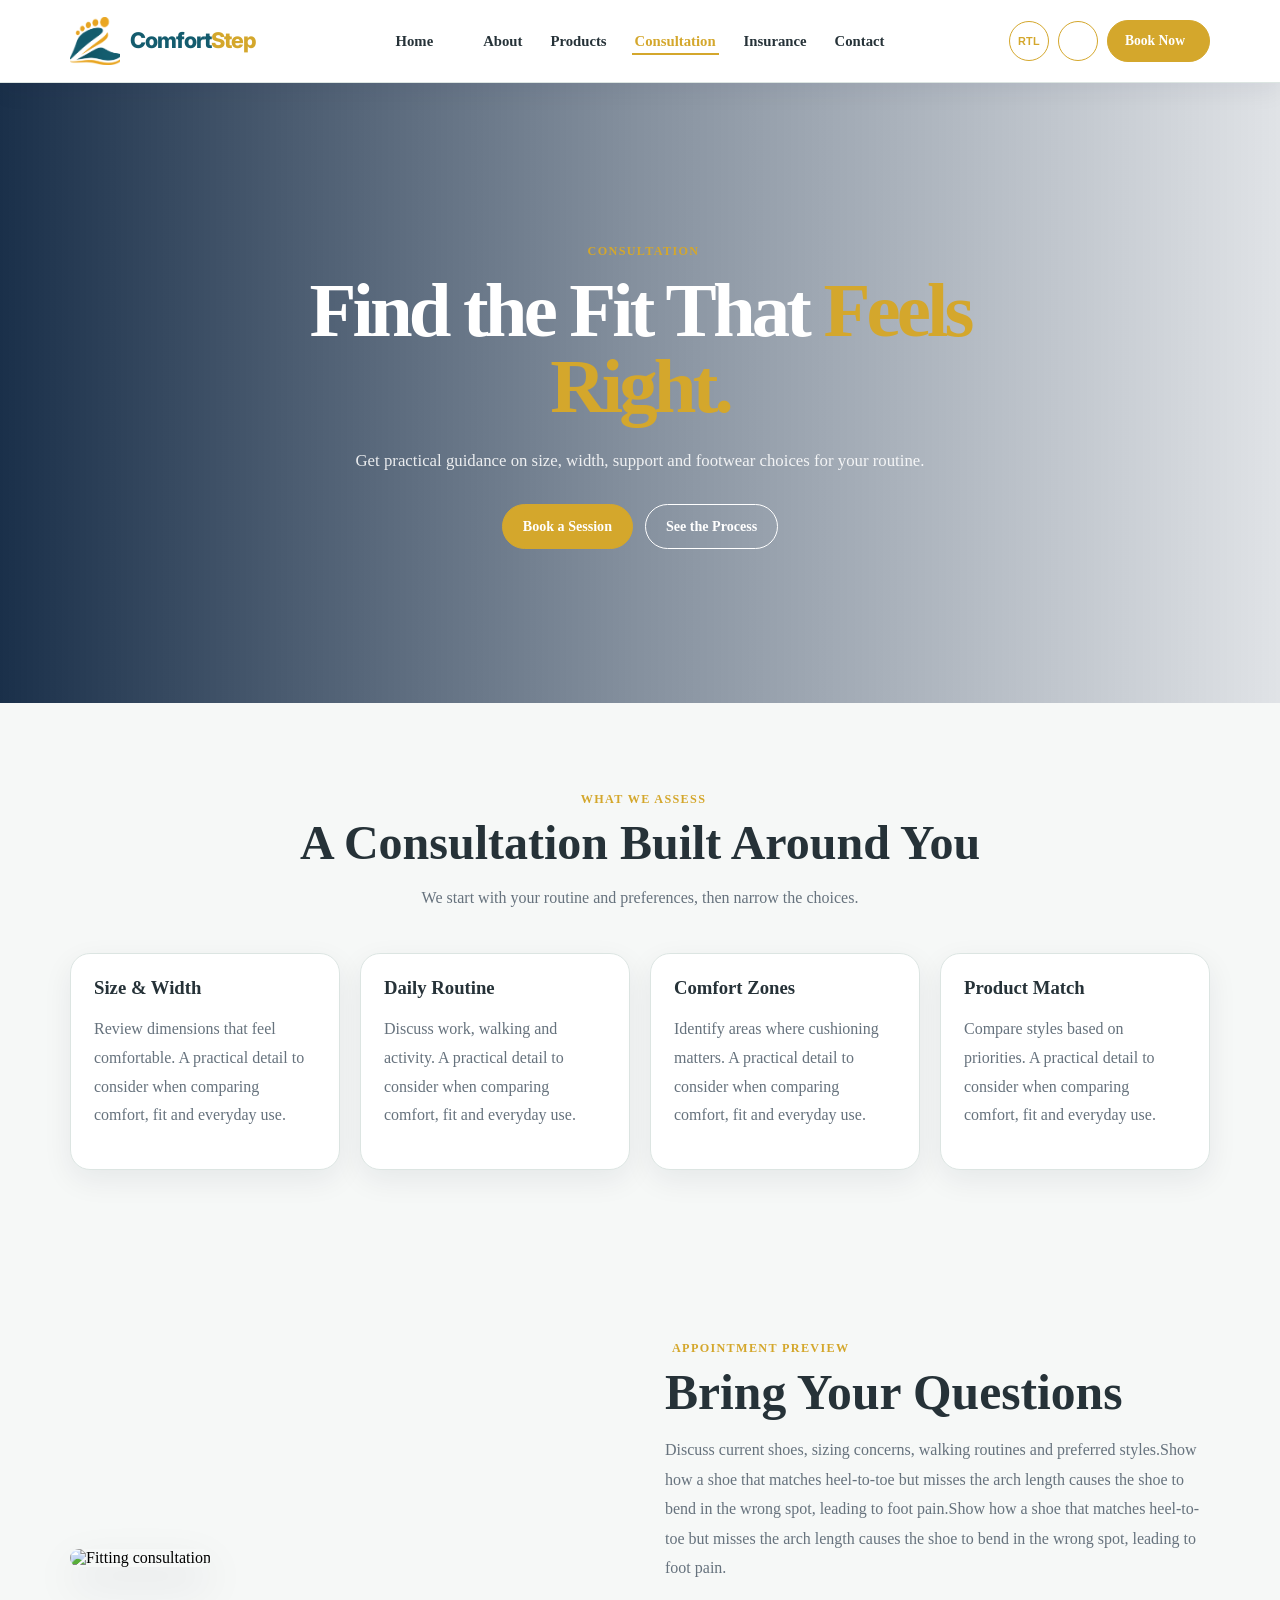
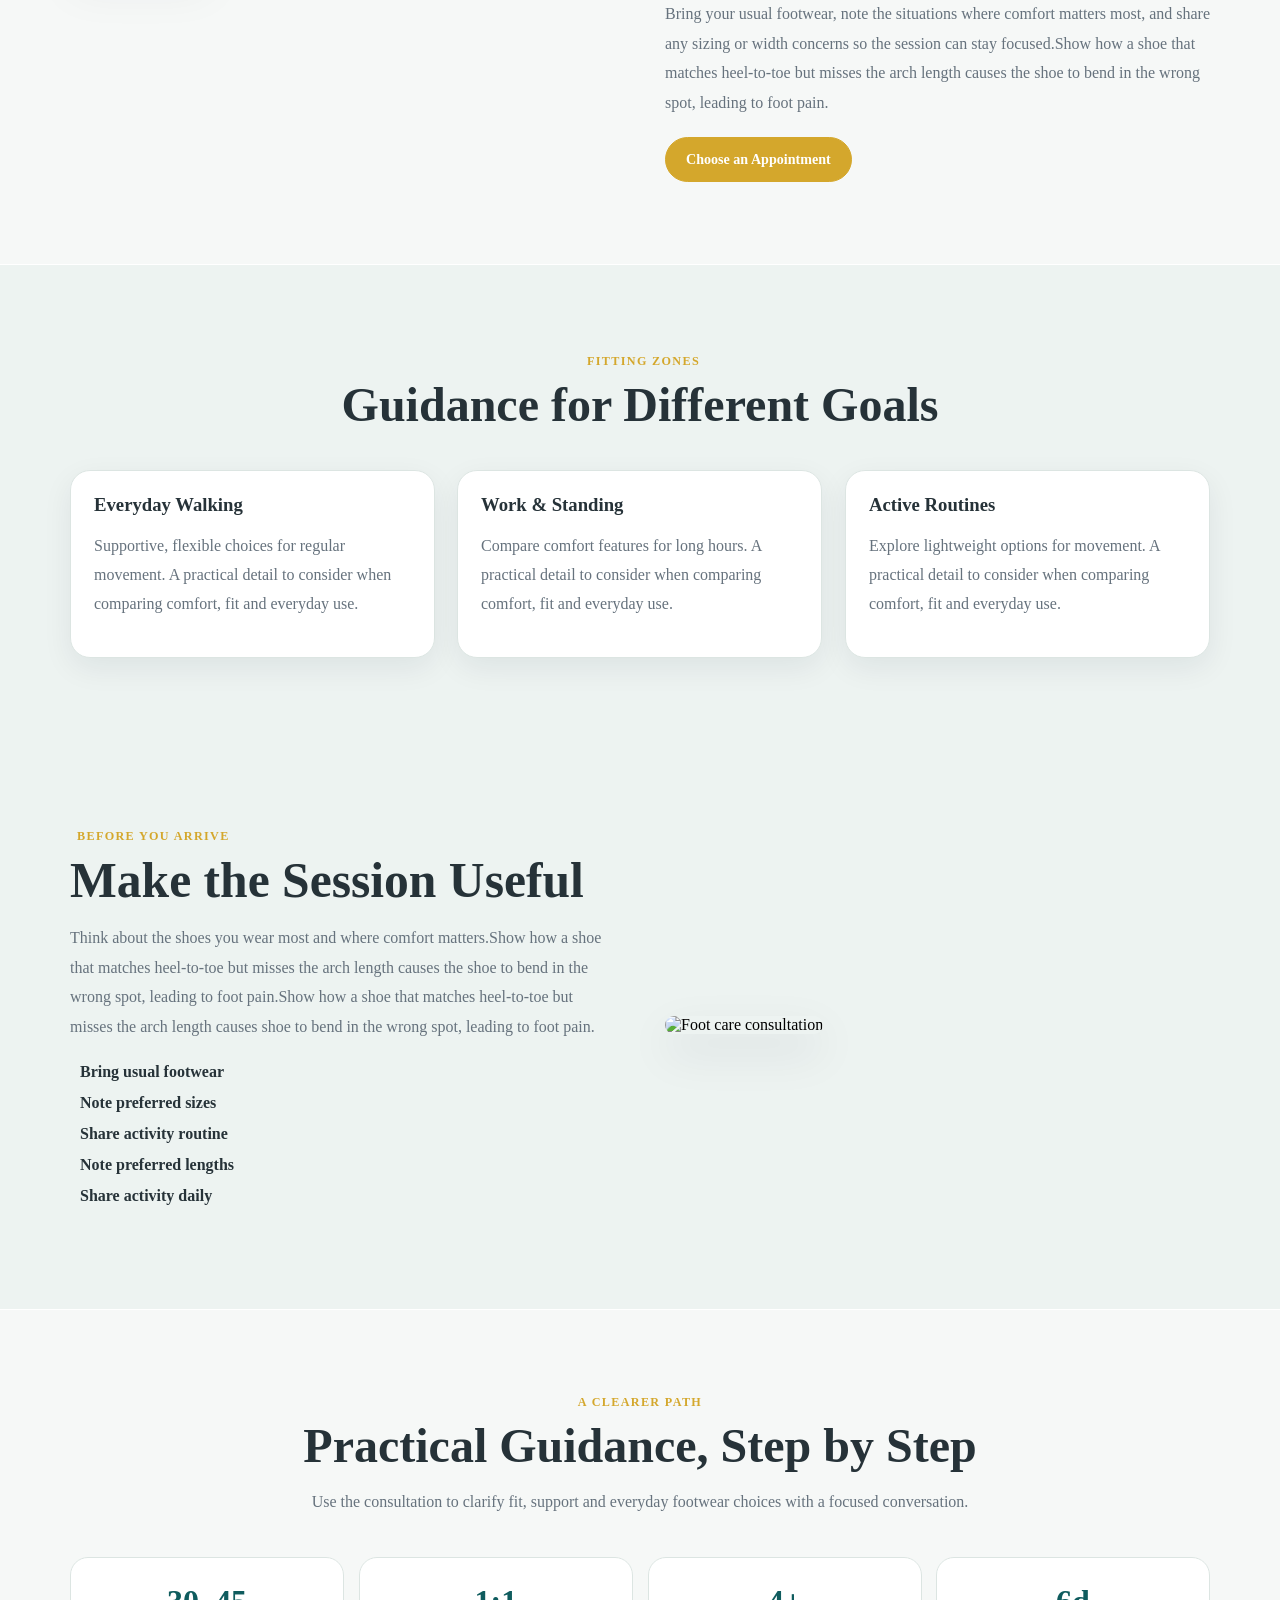
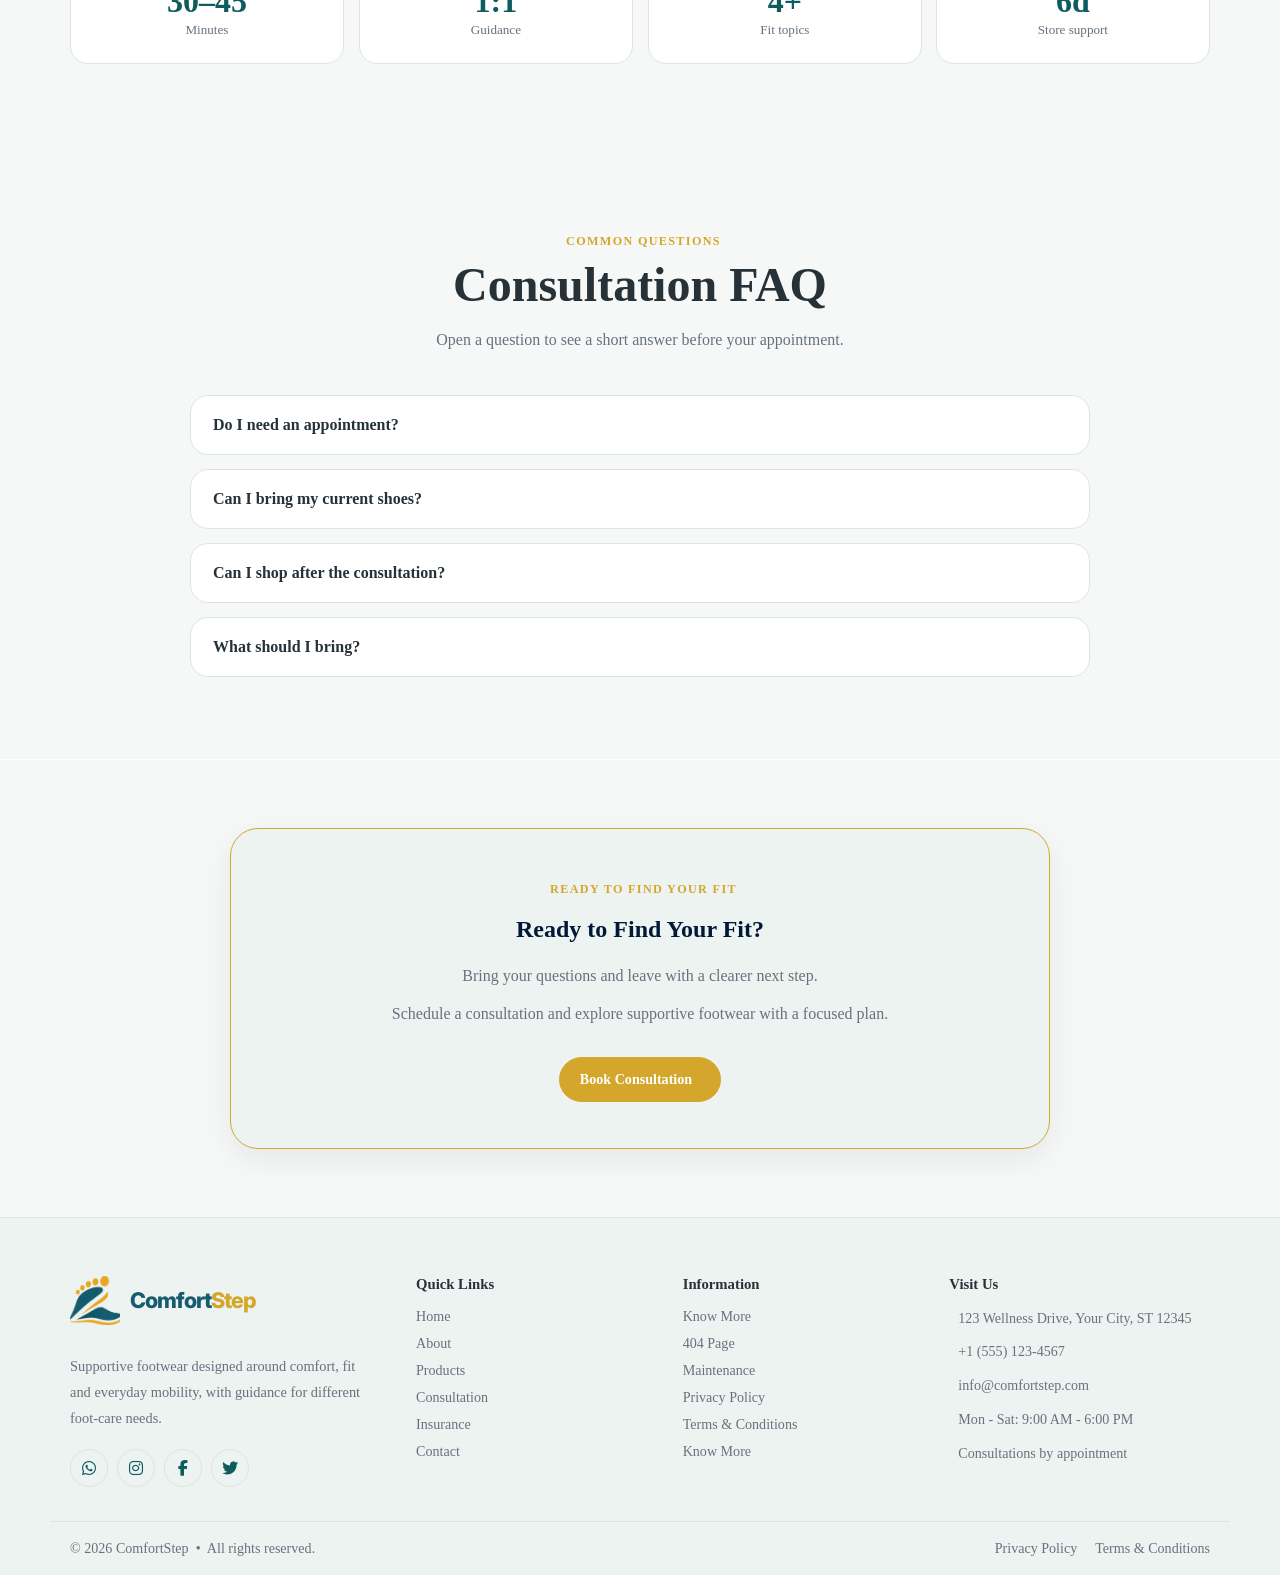
==== commit 3a8eadb2: "first commit" ====
--- a/consultation.html
+++ b/consultation.html
@@ -33,6 +33,7 @@
                             data-lucide="chevron-down"></i></a>
                     <div class="dropdown"><a href="index.html">Home 1</a><a href="home-2.html">Home 2</a></div>
                 </div>
+                        <div class="nav-item"><a class="nav-link" href="about.html">About</a></div>
                 <div class="nav-item"><a class="nav-link" href="products.html">Products</a></div>
                 <div class="nav-item"><a class="nav-link" href="consultation.html">Consultation</a></div>
                 <div class="nav-item"><a class="nav-link" href="insurance.html">Insurance</a></div>
@@ -98,9 +99,9 @@
                 <div class="copy reveal"><span class="eyebrow"><i data-lucide="calendar-check-2"></i> Appointment
                         Preview</span>
                     <h2>Bring Your Questions</h2>
-                    <p>Discuss current shoes, sizing concerns, walking routines and preferred styles.</p>
+                    <p>Discuss current shoes, sizing concerns, walking routines and preferred styles.Show how a shoe that matches heel-to-toe but misses the arch length causes the shoe to bend in the wrong spot, leading to foot pain.Show how a shoe that matches heel-to-toe but misses the arch length causes the shoe to bend in the wrong spot, leading to foot pain.</p>
                     <p class="appointment-extra">Bring your usual footwear, note the situations where comfort matters
-                        most, and share any sizing or width concerns so the session can stay focused.</p><a class="btn"
+                        most, and share any sizing or width concerns so the session can stay focused.Show how a shoe that matches heel-to-toe but misses the arch length causes the shoe to bend in the wrong spot, leading to foot pain.</p><a class="btn"
                         href="booking.html">Choose an Appointment</a>
                 </div>
             </div>
@@ -135,11 +136,13 @@
                 <div class="copy reveal"><span class="eyebrow"><i data-lucide="notebook-pen"></i> Before You
                         Arrive</span>
                     <h2>Make the Session Useful</h2>
-                    <p>Think about the shoes you wear most and where comfort matters.</p>
+                    <p>Think about the shoes you wear most and where comfort matters.Show how a shoe that matches heel-to-toe but misses the arch length causes the shoe to bend in the wrong spot, leading to foot pain.Show how a shoe that matches heel-to-toe but misses the arch length causes shoe to bend in the wrong spot, leading to foot pain.</p>
                     <div class="check-list">
                         <div><i data-lucide="check"></i> Bring usual footwear</div>
                         <div><i data-lucide="check"></i> Note preferred sizes</div>
                         <div><i data-lucide="check"></i> Share activity routine</div>
+                        <div><i data-lucide="check"></i> Note preferred lengths</div>
+                        <div><i data-lucide="check"></i> Share activity daily</div>
                     </div>
                 </div>
                 <div><img alt="Foot care consultation"
@@ -229,15 +232,15 @@
             </div>
             <div>
                 <h3 class="footer-title">Quick Links</h3>
-                <div class="footer-links"><a href="index.html">Home</a><a href="products.html">Products</a><a
+                <div class="footer-links"><a href="index.html">Home</a><a href="about.html">About</a><a href="products.html">Products</a><a
                         href="consultation.html">Consultation</a><a href="insurance.html">Insurance</a><a
                         href="contact.html">Contact</a></div>
             </div>
             <div>
                 <h3 class="footer-title">Information</h3>
-                <div class="footer-links"><a href="index.html#about">About Us</a><a href="404.html">404 Page</a><a
+                <div class="footer-links"><a href="index.html#about">Know More</a><a href="404.html">404 Page</a><a
                         href="maintenance.html">Maintenance</a><a href="privacy-policy.html">Privacy Policy</a><a
-                        href="terms-conditions.html">Terms &amp; Conditions</a></div>
+                        href="terms-conditions.html">Terms &amp; Conditions</a><a href="index.html#about">Know More</a></div>
             </div>
             <div>
                 <h3 class="footer-title">Visit Us</h3>
